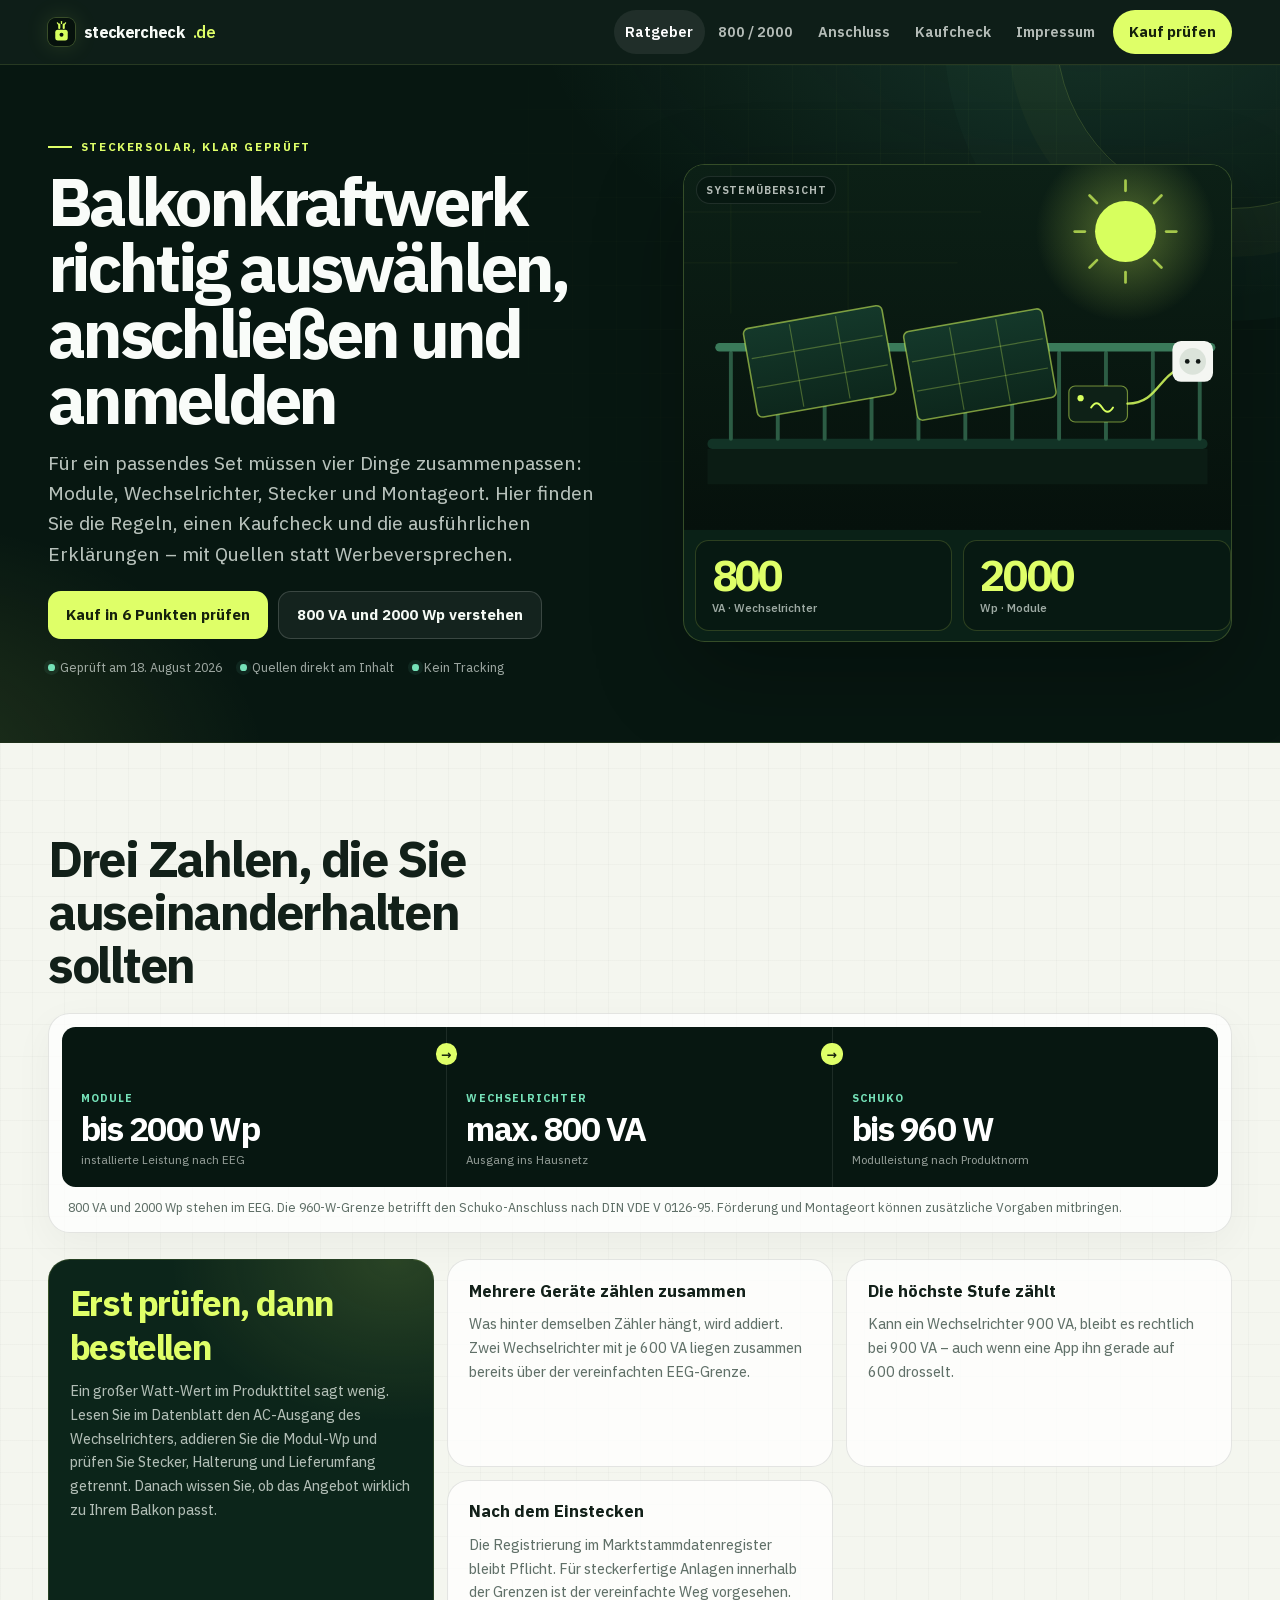
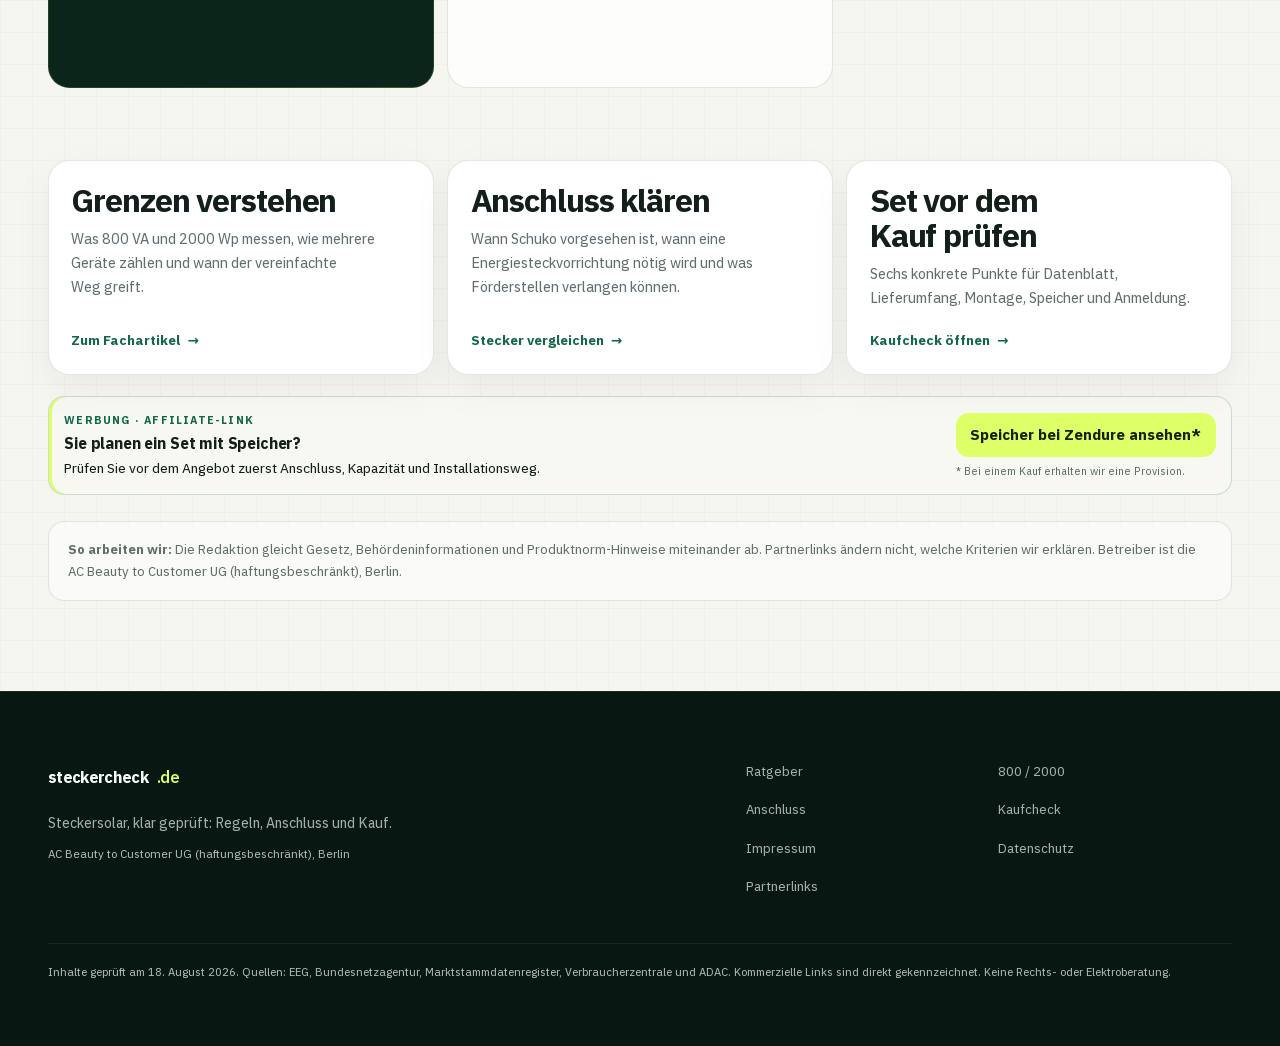
==== index.html @ 8e128b76 "Sync the live footer contrast fix into the repo sources Co-authored-by: Alex <sucruf111@users.norepl" ====
<!DOCTYPE html>
<html lang="de">
<head>
  <meta charset="utf-8">
  <meta name="viewport" content="width=device-width, initial-scale=1">
  <title>Balkonkraftwerk 2026: Regeln, Anschluss &amp; Kaufcheck — steckercheck.de</title>
  <meta name="description" content="Balkonkraftwerk auswählen, anschließen und anmelden: verständliche Regeln zu 800 VA, 2000 Wp, Schuko, Wieland und MaStR plus Kaufcheck.">
  <link rel="canonical" href="https://steckercheck.de/">
  <link rel="icon" href="favicon.svg" type="image/svg+xml">
  <link rel="apple-touch-icon" href="apple-touch-icon.png">
  <meta name="theme-color" content="#071711">
  <meta name="robots" content="index,follow,max-image-preview:large">
  <meta name="author" content="AC Beauty to Customer UG (haftungsbeschränkt)">
  <meta name="geo.region" content="DE">
  <meta name="geo.placename" content="Berlin">
  <link rel="alternate" hreflang="de" href="https://steckercheck.de/">
  <link rel="alternate" hreflang="de-DE" href="https://steckercheck.de/">
  <link rel="alternate" hreflang="x-default" href="https://steckercheck.de/">
  <meta property="og:title" content="Balkonkraftwerk richtig auswählen, anschließen und anmelden">
  <meta property="og:description" content="Regeln, Anschluss und Kaufcheck für Steckersolargeräte in Deutschland — klar erklärt und mit Quellen geprüft.">
  <meta property="og:url" content="https://steckercheck.de/">
  <meta property="og:locale" content="de_DE">
  <meta property="og:type" content="website">
  <meta property="og:site_name" content="steckercheck.de">
  <meta property="og:image" content="https://steckercheck.de/og.jpg">
  <meta property="og:image:width" content="1200">
  <meta property="og:image:height" content="630">
  <meta property="og:image:alt" content="Balkonkraftwerk-Ratgeber von steckercheck.de">
  <meta name="twitter:card" content="summary_large_image">
  <meta name="twitter:title" content="Balkonkraftwerk richtig auswählen, anschließen und anmelden">
  <meta name="twitter:description" content="Regeln, Anschluss und Kaufcheck für Steckersolargeräte in Deutschland.">
  <meta name="twitter:image" content="https://steckercheck.de/og.jpg">
  <link rel="preload" href="fonts/ibm-plex-sans.woff2" as="font" type="font/woff2" crossorigin>
  <link rel="preload" href="img/hero-balkon.svg" as="image">
  <style>
/* steckercheck.de — editorial solar workbench */
@font-face {
  font-family: "IBM Plex Sans";
  src: url("fonts/ibm-plex-sans.woff2") format("woff2");
  font-weight: 100 900;
  font-style: normal;
  font-display: swap;
}

:root {
  --void: #071711;
  --void-2: #0c251a;
  --paper: #f4f6ef;
  --paper-2: #e9eee5;
  --card: #fff;
  --ink: #122019;
  --mist: #607068;
  --line: rgba(18, 32, 25, .11);
  --line-strong: rgba(18, 32, 25, .2);
  --lime: #dfff68;
  --lime-ink: #15210c;
  --mint: #75e1b8;
  --forest: #126847;
  --forest-dark: #0b4b34;
  --radius: 1.35rem;
  --radius-sm: .85rem;
  --max: 74rem;
  --read: 46rem;
  --gutter: clamp(1rem, 4.6vw, 1.75rem);
  --sans: "IBM Plex Sans", ui-sans-serif, system-ui, -apple-system, BlinkMacSystemFont, "Segoe UI", sans-serif;
  --display: "IBM Plex Sans", ui-sans-serif, system-ui, sans-serif;
  --header-h: 4rem;
  --touch: 44px;
  --shadow: 0 20px 60px rgba(7, 23, 17, .09);
}

*, *::before, *::after { box-sizing: border-box; }
html {
  font-size: 100%;
  scroll-behavior: smooth;
  scroll-padding-top: calc(var(--header-h) + 1rem);
  -webkit-text-size-adjust: 100%;
  overflow-x: clip;
}
body {
  margin: 0;
  min-height: 100vh;
  display: flex;
  flex-direction: column;
  color: var(--ink);
  background:
    linear-gradient(rgba(18, 32, 25, .024) 1px, transparent 1px),
    linear-gradient(90deg, rgba(18, 32, 25, .024) 1px, transparent 1px),
    var(--paper);
  background-size: 32px 32px;
  font-family: var(--sans);
  font-weight: 430;
  line-height: 1.65;
  overflow-x: clip;
}
main { flex: 1; }
img, svg { max-width: 100%; height: auto; }
h1, h2, h3, p { text-wrap: pretty; }
h1, h2, h3 { overflow-wrap: break-word; }
::selection { color: var(--lime-ink); background: var(--lime); }
a { color: var(--forest); text-decoration-thickness: .08em; text-underline-offset: .18em; }
a:hover { color: var(--forest-dark); }
:focus-visible { outline: 3px solid #bde93e; outline-offset: 3px; }

.skip {
  position: fixed;
  top: .65rem;
  left: var(--gutter);
  z-index: 100;
  min-height: var(--touch);
  display: inline-flex;
  align-items: center;
  padding: .55rem .9rem;
  color: var(--lime-ink);
  background: var(--lime);
  border-radius: 999px;
  font-weight: 750;
  text-decoration: none;
  transform: translateY(-160%);
  transition: transform 160ms ease;
}
.skip:focus { transform: translateY(0); }
.wrap { width: min(var(--max), calc(100% - 2 * var(--gutter))); margin-inline: auto; }
.wrap.narrow { width: min(var(--read), calc(100% - 2 * var(--gutter))); }

/* Header */
.site-header {
  position: sticky;
  top: 0;
  z-index: 50;
  min-height: var(--header-h);
  padding-top: env(safe-area-inset-top, 0);
  color: #f5faf5;
  background: rgba(7, 23, 17, .97);
  border-bottom: 1px solid rgba(223, 255, 104, .12);
}
.site-header-inner {
  width: min(var(--max), calc(100% - 2 * var(--gutter)));
  min-height: var(--header-h);
  margin-inline: auto;
  display: flex;
  align-items: center;
  justify-content: space-between;
  gap: 1rem;
}
.wordmark {
  min-height: var(--touch);
  min-width: 0;
  display: inline-flex;
  align-items: center;
  gap: .55rem;
  color: #f7fbf7;
  font-size: 1.02rem;
  font-weight: 760;
  letter-spacing: -.04em;
  text-decoration: none;
  white-space: nowrap;
}
.wordmark:hover { color: #fff; }
.wordmark span { color: var(--lime); font-weight: 560; }
.brand-mark {
  width: 1.7rem;
  height: 1.7rem;
  flex: 0 0 auto;
  border-radius: .5rem;
  box-shadow: 0 0 0 1px rgba(223, 255, 104, .18), 0 0 24px rgba(223, 255, 104, .13);
}
.nav { display: flex; align-items: center; gap: .12rem; }
.nav a {
  min-height: var(--touch);
  display: inline-flex;
  align-items: center;
  padding: .5rem .72rem;
  color: rgba(245, 250, 245, .72);
  border-radius: 999px;
  font-size: .9rem;
  font-weight: 610;
  text-decoration: none;
  transition: color 150ms ease, background 150ms ease;
}
.nav a:hover, .nav a[aria-current="page"] { color: #fff; background: rgba(255, 255, 255, .075); }
.nav .nav-cta {
  margin-left: .3rem;
  padding-inline: 1rem;
  color: var(--lime-ink);
  background: var(--lime);
  font-weight: 760;
}
.nav .nav-cta:hover { color: var(--lime-ink); background: #e7ff8b; }
.menu { position: static; display: none; flex: 0 0 auto; }
.menu summary {
  min-width: var(--touch);
  min-height: var(--touch);
  display: inline-flex;
  align-items: center;
  justify-content: center;
  padding: 0 .9rem;
  color: #f6faf6;
  border: 1px solid rgba(255, 255, 255, .15);
  border-radius: 999px;
  cursor: pointer;
  font-size: .9rem;
  font-weight: 700;
  list-style: none;
}
.menu summary::-webkit-details-marker { display: none; }

/* Controls */
.actions, .cta-row { display: flex; flex-wrap: wrap; align-items: center; gap: .65rem; }
.actions { margin-top: 1.35rem; }
.btn, .btn-primary, .btn-ghost, .partner-link, button {
  min-height: 48px;
  display: inline-flex;
  align-items: center;
  justify-content: center;
  gap: .45rem;
  padding: .72rem 1.12rem;
  border: 0;
  border-radius: .8rem;
  font: inherit;
  font-size: .93rem;
  font-weight: 750;
  line-height: 1.2;
  text-decoration: none;
  cursor: pointer;
  transition: transform 150ms ease, background 150ms ease;
}
.btn, .btn-primary, button { color: var(--lime-ink); background: var(--lime); }
.btn:hover, .btn-primary:hover, button:hover { color: var(--lime-ink); background: #e8ff91; transform: translateY(-1px); }
.btn-ghost { color: #f5faf5; background: rgba(255, 255, 255, .055); border: 1px solid rgba(255, 255, 255, .16); }
.btn-ghost:hover { color: #fff; background: rgba(255, 255, 255, .1); }

/* Hero */
.stage, .page-hero {
  position: relative;
  isolation: isolate;
  overflow: hidden;
  color: #f5faf5;
  background:
    radial-gradient(60rem 34rem at 85% -10%, rgba(117, 225, 184, .14), transparent 58%),
    radial-gradient(46rem 30rem at -10% 105%, rgba(223, 255, 104, .13), transparent 54%),
    var(--void);
  border-bottom: 1px solid rgba(223, 255, 104, .1);
}
.stage { padding: clamp(2.1rem, 5vw, 4.8rem) 0 clamp(2.2rem, 5vw, 4.4rem); }
.page-hero { padding: clamp(2rem, 4vw, 3.6rem) 0 clamp(2rem, 4vw, 3.2rem); }
.page-hero.compact { padding-block: clamp(2rem, 4vw, 3rem); }
.stage::before, .page-hero::before {
  content: "";
  position: absolute;
  z-index: -1;
  inset: 0;
  opacity: .72;
  background-image:
    linear-gradient(rgba(223, 255, 104, .045) 1px, transparent 1px),
    linear-gradient(90deg, rgba(223, 255, 104, .045) 1px, transparent 1px);
  background-size: 44px 44px;
  -webkit-mask-image: radial-gradient(48rem 34rem at 76% 24%, #000, transparent 74%);
  mask-image: radial-gradient(48rem 34rem at 76% 24%, #000, transparent 74%);
}
.stage::after, .page-hero::after {
  content: "";
  position: absolute;
  z-index: -1;
  width: 22rem;
  aspect-ratio: 1;
  top: -13rem;
  right: -8rem;
  border: 1px solid rgba(223, 255, 104, .16);
  border-radius: 50%;
  box-shadow: 0 0 0 3rem rgba(223, 255, 104, .025), 0 0 0 7rem rgba(117, 225, 184, .018);
}
.stage-inner, .page-hero-inner {
  position: relative;
  width: min(var(--max), calc(100% - 2 * var(--gutter)));
  margin-inline: auto;
}
.stage-inner {
  display: grid;
  grid-template-columns: minmax(0, 1.02fr) minmax(19rem, .98fr);
  align-items: center;
  gap: clamp(2rem, 5vw, 4.5rem);
}
.stage-copy { max-width: 41rem; }
.eyebrow {
  margin: 0 0 .85rem;
  display: inline-flex;
  align-items: center;
  gap: .55rem;
  color: var(--lime);
  font-size: .72rem;
  font-weight: 780;
  letter-spacing: .14em;
  line-height: 1.35;
  text-transform: uppercase;
}
.eyebrow::before { content: ""; width: 1.5rem; height: 2px; background: currentColor; }
.stage h1, .page-hero h1 {
  margin: 0 0 1rem;
  max-width: 18ch;
  color: #f9fcf9;
  font-family: var(--display);
  font-size: clamp(2.25rem, 6vw, 5.15rem);
  font-weight: 720;
  letter-spacing: -.055em;
  line-height: .98;
  hyphens: manual;
}
.page-hero h1 { max-width: 21ch; font-size: clamp(2.2rem, 5vw, 4.3rem); }
.stage h1 { overflow-wrap: normal; word-break: normal; hyphens: none; }
@media (min-width: 901px) {
  .stage h1 { font-size: clamp(3.5rem, 5.25vw, 4.35rem); }
}
.stage .lede, .page-hero .lede {
  max-width: 46rem;
  margin: 0;
  color: rgba(239, 247, 241, .76);
  font-size: clamp(1.04rem, 2.1vw, 1.2rem);
  line-height: 1.58;
}
.page-hero .lede { margin-bottom: 1rem; }
.chips { margin: 1.15rem 0 0; display: flex; flex-wrap: wrap; gap: .45rem; }
.chip {
  padding: .38rem .68rem;
  color: rgba(244, 250, 245, .76);
  background: rgba(255, 255, 255, .045);
  border: 1px solid rgba(255, 255, 255, .11);
  border-radius: 999px;
  font-size: .73rem;
  font-weight: 590;
  line-height: 1.3;
}
.breadcrumbs {
  margin: 0 0 1.2rem;
  display: flex;
  flex-wrap: wrap;
  align-items: center;
  gap: .42rem;
  color: rgba(244, 250, 245, .48);
  font-size: .78rem;
}
.breadcrumbs a { color: rgba(244, 250, 245, .72); }
.article-meta, .proof-row {
  margin-top: 1.15rem;
  display: flex;
  flex-wrap: wrap;
  gap: .5rem 1.1rem;
  color: rgba(244, 250, 245, .62);
  font-size: .78rem;
}
.article-meta a, .proof-row a { color: inherit; }
.article-meta span, .proof-row span { display: inline-flex; align-items: center; gap: .35rem; }
.article-meta span::before, .proof-row span::before {
  content: "";
  width: .42rem;
  height: .42rem;
  flex: 0 0 auto;
  border-radius: 50%;
  background: var(--mint);
  box-shadow: 0 0 0 4px rgba(117, 225, 184, .08);
}
.hero-fig {
  position: relative;
  margin: 0;
  display: grid;
  grid-template-columns: 1fr 1fr;
  gap: .65rem;
  overflow: hidden;
  background: rgba(12, 37, 26, .78);
  border: 1px solid rgba(223, 255, 104, .2);
  border-radius: 1.35rem;
  box-shadow: 0 32px 90px rgba(0, 0, 0, .28);
}
.hero-fig::before {
  content: "Systemübersicht";
  position: absolute;
  z-index: 2;
  top: .7rem;
  left: .75rem;
  padding: .28rem .55rem;
  color: rgba(245, 250, 245, .72);
  background: rgba(7, 23, 17, .8);
  border: 1px solid rgba(255, 255, 255, .1);
  border-radius: 999px;
  font-size: .65rem;
  font-weight: 680;
  letter-spacing: .08em;
  text-transform: uppercase;
}
.hero-fig img {
  width: 100%;
  display: block;
  grid-column: 1 / -1;
  aspect-ratio: 1400 / 933;
  object-fit: cover;
  object-position: center 62%;
  background: #0b2017;
}
.num-card {
  margin: 0 0 .65rem .65rem;
  padding: .9rem 1rem;
  background: rgba(7, 23, 17, .74);
  border: 1px solid rgba(223, 255, 104, .17);
  border-radius: .85rem;
}
.num-card.two { margin-left: 0; }
.num-card strong {
  display: block;
  color: var(--lime);
  font-size: clamp(1.75rem, 4.2vw, 2.7rem);
  font-weight: 720;
  letter-spacing: -.06em;
  line-height: .95;
}
.num-card span {
  display: block;
  margin-top: .3rem;
  color: rgba(239, 247, 241, .66);
  font-size: .7rem;
  font-weight: 560;
  line-height: 1.3;
}

/* Partner modules */
.ad-banner {
  margin: 1.35rem 0 0;
  padding: .95rem;
  display: grid;
  grid-template-columns: minmax(0, 1fr) auto;
  align-items: center;
  gap: 1rem;
  color: var(--ink);
  background: #f7f8f2;
  border: 1px solid rgba(18, 104, 71, .2);
  border-radius: 1rem;
  box-shadow: inset 3px 0 0 var(--lime);
  font-size: .86rem;
  line-height: 1.45;
}
.stage .ad-banner, .page-hero .ad-banner {
  color: #f4faf5;
  background: rgba(255, 255, 255, .055);
  border-color: rgba(223, 255, 104, .22);
}
.ad-banner p { margin: 0; max-width: none; }
.ad-banner p + p { margin-top: .24rem; }
.ad-label, .disclosure-kicker {
  color: var(--forest);
  font-size: .68rem;
  font-weight: 800;
  letter-spacing: .11em;
  text-transform: uppercase;
}
.ad-banner strong { color: inherit; font-size: .98rem; letter-spacing: -.01em; text-transform: none; }
.stage .ad-label, .page-hero .ad-label { color: var(--lime); }
.affiliate-note { margin-top: .4rem !important; color: var(--mist); font-size: .67rem; line-height: 1.35; }
.stage .affiliate-note, .page-hero .affiliate-note { color: rgba(244, 250, 245, .56); }
.partner-link {
  min-height: 44px;
  padding-inline: .9rem;
  color: var(--lime-ink) !important;
  background: var(--lime);
  white-space: nowrap;
}
.partner-link:hover { background: #eaff99; transform: translateY(-1px); }

/* Homepage */
.band { padding: clamp(3rem, 7vw, 6.5rem) 0; }
.band-inner { width: min(var(--max), calc(100% - 2 * var(--gutter))); margin-inline: auto; }
.band-inner > h2, .section-heading {
  margin: 0 0 1.35rem;
  max-width: 18ch;
  font-size: clamp(1.75rem, 4vw, 3.15rem);
  font-weight: 690;
  letter-spacing: -.045em;
  line-height: 1.05;
}
.frame {
  margin: 1.4rem 0;
  padding: .8rem;
  overflow: hidden;
  background: rgba(255, 255, 255, .72);
  border: 1px solid var(--line);
  border-radius: var(--radius);
  box-shadow: 0 12px 40px rgba(7, 23, 17, .045);
}
.frame > img { width: 100%; display: block; border-radius: calc(var(--radius) - .5rem); }
.frame figcaption { padding: .7rem .4rem .15rem; color: var(--mist); font-size: .78rem; line-height: 1.5; }
.flow {
  margin: 0;
  padding: 0;
  display: grid;
  grid-template-columns: repeat(3, 1fr);
  overflow: hidden;
  color: #f4faf5;
  background: var(--void);
  border-radius: calc(var(--radius) - .5rem);
  list-style: none;
}
.flow li {
  position: relative;
  min-height: 10rem;
  padding: 1.2rem;
  display: flex;
  flex-direction: column;
  justify-content: flex-end;
  border-right: 1px solid rgba(255, 255, 255, .09);
}
.flow li:last-child { border-right: 0; }
.flow li:not(:last-child)::after {
  content: "→";
  position: absolute;
  z-index: 2;
  top: 1rem;
  right: -.68rem;
  width: 1.35rem;
  height: 1.35rem;
  display: grid;
  place-items: center;
  color: var(--lime-ink);
  background: var(--lime);
  border-radius: 50%;
  font-size: .78rem;
  font-weight: 800;
}
.flow-label { color: var(--mint); font-size: .68rem; font-weight: 780; letter-spacing: .1em; text-transform: uppercase; }
.flow strong { margin-top: .25rem; color: #fff; font-size: clamp(1.4rem, 3vw, 2.1rem); font-weight: 690; letter-spacing: -.045em; line-height: 1; }
.flow-meta { margin-top: .45rem; color: rgba(244, 250, 245, .58); font-size: .72rem; line-height: 1.35; }
.bento { margin-top: 1.6rem; display: grid; grid-template-columns: repeat(3, 1fr); gap: .8rem; }
.tile {
  min-height: 13rem;
  padding: 1.3rem;
  background: rgba(255, 255, 255, .76);
  border: 1px solid var(--line);
  border-radius: var(--radius);
}
.tile.wide {
  grid-row: span 2;
  color: #f3f9f4;
  background: radial-gradient(25rem 18rem at 90% 0, rgba(223, 255, 104, .14), transparent 56%), var(--void-2);
  border-color: rgba(223, 255, 104, .13);
}
.tile h3 { margin: 0 0 .65rem; font-size: 1.05rem; line-height: 1.25; }
.tile.wide h3 { color: var(--lime); font-size: clamp(1.45rem, 3vw, 2.2rem); letter-spacing: -.04em; }
.tile p { margin: 0; color: var(--mist); font-size: .9rem; }
.tile.wide p { color: rgba(242, 249, 243, .72); }
.paths { margin-top: clamp(2.3rem, 6vw, 4.5rem); display: grid; grid-template-columns: repeat(3, 1fr); gap: .85rem; }
.path-card {
  min-height: 13rem;
  padding: 1.4rem;
  display: flex;
  flex-direction: column;
  justify-content: space-between;
  color: var(--ink);
  background: var(--card);
  border: 1px solid var(--line);
  border-radius: var(--radius);
  text-decoration: none;
  box-shadow: 0 14px 40px rgba(7, 23, 17, .05);
  transition: transform 180ms ease, border-color 180ms ease, box-shadow 180ms ease;
}
.path-card:hover { color: var(--ink); border-color: rgba(18, 104, 71, .3); box-shadow: var(--shadow); transform: translateY(-3px); }
.path-card h2 { margin: 0 0 .55rem; max-width: 15ch; font-size: clamp(1.35rem, 3vw, 2rem); letter-spacing: -.035em; line-height: 1.1; }
.path-card p { margin: 0; max-width: 31rem; color: var(--mist); font-size: .9rem; }
.path-go { margin-top: 1.2rem; display: inline-flex; align-items: center; gap: .45rem; color: var(--forest); font-size: .85rem; font-weight: 740; }
.path-go::after { content: "→"; }
.statline {
  margin: 1.6rem 0 0;
  padding: 1.1rem 1.2rem;
  color: var(--mist);
  background: rgba(255, 255, 255, .56);
  border: 1px solid var(--line);
  border-radius: 1rem;
  font-size: .82rem;
}

/* Editorial body */
.page, .prose, .dossier { margin-block: clamp(2.4rem, 6vw, 5.2rem); }
.prose, .dossier { color: #26342d; font-size: clamp(1rem, 1.2vw, 1.06rem); }
.prose > *, .dossier > * { max-width: var(--read); margin-inline: auto; }
.prose > .frame, .prose > .table-wrap, .prose > .split-limits, .prose > .split-plug,
.prose > .limit-check, .prose > .faq, .prose > .cta-row,
.dossier > .frame, .dossier > .table-wrap, .dossier > .split-limits, .dossier > .split-plug,
.dossier > .anatomy, .dossier > .protocol, .dossier > .price-note, .dossier > .shop-types,
.dossier > .faq, .dossier > .cta-row, .dossier > nav, .dossier > .ad-banner { max-width: 60rem; }
.prose > h2, .dossier > h2, .page h2 {
  margin-top: clamp(2.7rem, 7vw, 4.8rem);
  margin-bottom: .75rem;
  color: var(--ink);
  font-size: clamp(1.65rem, 4vw, 2.55rem);
  font-weight: 690;
  letter-spacing: -.045em;
  line-height: 1.08;
}
.prose > h3, .dossier > h3 { margin-top: 2.2rem; margin-bottom: .5rem; color: var(--ink); font-size: 1.18rem; line-height: 1.3; }
.prose p, .dossier p, .page p { margin-top: .8rem; margin-bottom: .8rem; }
.prose li + li, .dossier li + li { margin-top: .6rem; }
.pull {
  margin-block: 2rem;
  padding: 1.35rem 1.5rem;
  color: #eef8f0;
  background: var(--void-2);
  border: 0;
  border-left: 4px solid var(--lime);
  border-radius: 0 var(--radius-sm) var(--radius-sm) 0;
}
.pull p { margin: 0; color: inherit; font-size: clamp(1.15rem, 2.6vw, 1.5rem); font-weight: 620; letter-spacing: -.025em; line-height: 1.38; }
.toc {
  margin: 0 0 2.4rem;
  padding: .85rem;
  display: grid;
  grid-template-columns: repeat(4, 1fr);
  gap: .45rem;
  counter-reset: toc;
  background: rgba(255, 255, 255, .72);
  border: 1px solid var(--line);
  border-radius: var(--radius);
  list-style: none;
}
.toc li { margin: 0; counter-increment: toc; }
.toc a {
  min-height: 100%;
  display: flex;
  flex-direction: column;
  padding: .75rem;
  color: var(--ink);
  background: rgba(244, 246, 239, .75);
  border-radius: .8rem;
  font-size: .79rem;
  font-weight: 650;
  line-height: 1.35;
  text-decoration: none;
}
.toc a::before { content: "0" counter(toc); margin-bottom: .25rem; color: var(--forest); font-size: .65rem; font-weight: 800; letter-spacing: .08em; }
.toc a:hover { color: var(--forest-dark); background: #fff; }
.table-wrap {
  margin-block: 1.6rem;
  overflow-x: auto;
  background: var(--card);
  border: 1px solid var(--line);
  border-radius: var(--radius);
  box-shadow: 0 10px 35px rgba(7, 23, 17, .04);
}
table { width: 100%; border-collapse: collapse; font-size: .86rem; line-height: 1.45; }
th, td { padding: .9rem 1rem; text-align: left; vertical-align: top; border-bottom: 1px solid var(--line); }
th { color: var(--ink); background: var(--paper-2); font-size: .71rem; font-weight: 780; letter-spacing: .055em; text-transform: uppercase; }
tr:last-child td { border-bottom: 0; }
.split-limits, .split-plug, .anatomy, .shop-types {
  margin-block: 1.5rem;
  display: grid;
  grid-template-columns: repeat(2, minmax(0, 1fr));
  gap: .85rem;
}
.limit-card, .plug-card, .anatomy-card, .shop-card {
  padding: 1.25rem;
  background: rgba(255, 255, 255, .78);
  border: 1px solid var(--line);
  border-radius: var(--radius);
}
.limit-card:first-child { color: #f1f8f2; background: var(--void-2); border-color: rgba(223, 255, 104, .16); }
.limit-card p, .plug-card p, .anatomy-card p, .shop-card p { margin: .45rem 0 0; color: var(--mist); font-size: .88rem; }
.limit-card:first-child p { color: rgba(241, 248, 242, .68); }
.limit-card .num { margin: 0; color: var(--forest); font-size: clamp(2rem, 5vw, 3.2rem); font-weight: 720; letter-spacing: -.06em; line-height: 1; }
.limit-card:first-child .num { color: var(--lime); }
.limit-card .sub { margin-top: .35rem; font-size: .72rem; font-weight: 720; letter-spacing: .06em; text-transform: uppercase; }
.plug-card h3, .anatomy-card h3, .shop-card h3 { margin: .4rem 0 0; color: var(--ink); font-size: 1.08rem; line-height: 1.28; }
.stamp {
  width: fit-content;
  margin: 0 !important;
  padding: .3rem .55rem;
  color: var(--forest) !important;
  background: rgba(18, 104, 71, .08);
  border-radius: 999px;
  font-size: .65rem !important;
  font-weight: 800;
  letter-spacing: .08em;
  text-transform: uppercase;
}
.protocol {
  margin-block: 1.6rem;
  padding: 0;
  display: grid;
  grid-template-columns: repeat(2, minmax(0, 1fr));
  gap: .85rem;
  counter-reset: protocol;
  list-style: none;
}
.protocol > li {
  position: relative;
  margin: 0;
  padding: 1.35rem;
  overflow: hidden;
  background: rgba(255, 255, 255, .8);
  border: 1px solid var(--line);
  border-radius: var(--radius);
  counter-increment: protocol;
}
.protocol > li::before { content: counter(protocol, decimal-leading-zero); display: block; margin-bottom: 1.1rem; color: var(--forest); font-size: .72rem; font-weight: 800; letter-spacing: .1em; }
.protocol h3 { margin: 0; color: var(--ink); font-size: 1.08rem; line-height: 1.28; }
.protocol p { margin: .55rem 0 0; color: var(--mist); font-size: .88rem; }
.price-note {
  margin-block: 1.5rem;
  padding: 1.35rem;
  color: #edf8f0;
  background: linear-gradient(135deg, rgba(223, 255, 104, .08), transparent 50%), var(--void-2);
  border: 1px solid rgba(223, 255, 104, .15);
  border-radius: var(--radius);
}
.price-note p { color: rgba(237, 248, 240, .74); }
.price-note p:first-child { color: var(--lime); font-weight: 700; }
.limit-check {
  margin-block: 2.3rem;
  padding: clamp(1.2rem, 4vw, 2rem);
  background: rgba(255, 255, 255, .84);
  border: 1px solid var(--line);
  border-radius: var(--radius);
  box-shadow: var(--shadow);
}
.limit-check h2 { margin: 0 0 .6rem; max-width: 22ch; color: var(--ink); font-size: clamp(1.5rem, 3.5vw, 2.3rem); letter-spacing: -.04em; line-height: 1.08; }
.limit-check .lede { color: var(--mist); font-size: .94rem; }
.limit-check form { margin-top: 1.4rem; display: grid; grid-template-columns: repeat(2, minmax(0, 1fr)); gap: .35rem .85rem; }
.limit-check .field { display: flex; flex-direction: column; }
.limit-check label { margin-top: .65rem; color: var(--ink); font-size: .82rem; font-weight: 700; }
.limit-check .hint { margin: 0; color: var(--mist); font-size: .72rem; line-height: 1.4; }
.limit-check input {
  width: 100%;
  min-height: 48px;
  margin-top: .3rem;
  padding: .7rem .8rem;
  color: var(--ink);
  background: #fff;
  border: 1px solid var(--line-strong);
  border-radius: .7rem;
  font: inherit;
}
.limit-check button { width: fit-content; margin-top: 1rem; grid-column: 1 / -1; }
.result { margin-top: 1rem; padding: 1rem; background: var(--paper-2); border-left: 4px solid var(--mist); border-radius: .7rem; }
.result[data-state="ok"] { background: rgba(23, 112, 77, .08); border-color: #17704d; }
.result[data-state="over"] { background: rgba(169, 67, 34, .08); border-color: #a94322; }
.result p { margin: 0; }
.result p + p { margin-top: .5rem; }
.sources { color: var(--mist); font-size: .78rem; line-height: 1.55; }
ol.sources { padding-left: 1.25rem; }
.sources a { overflow-wrap: anywhere; }
.faq { margin-block: clamp(2.6rem, 7vw, 5rem); }
.faq > h2, section.faq > h2 { margin: 0 0 1rem; color: var(--ink); font-size: clamp(1.65rem, 4vw, 2.55rem); letter-spacing: -.045em; line-height: 1.08; }
.faq-item { background: rgba(255, 255, 255, .72); border-top: 1px solid var(--line); }
.faq-item:last-child { border-bottom: 1px solid var(--line); }
.faq-item summary { min-height: 58px; padding: .95rem 2.5rem .95rem .2rem; display: flex; align-items: center; position: relative; cursor: pointer; list-style: none; }
.faq-item summary::-webkit-details-marker { display: none; }
.faq-item summary::after { content: "+"; position: absolute; right: .4rem; color: var(--forest); font-size: 1.4rem; font-weight: 450; }
.faq-item[open] summary::after { content: "−"; }
.faq-item h3 { margin: 0; color: var(--ink); font-size: 1rem; line-height: 1.4; }
.faq-item > p { margin: 0; padding: 0 2.5rem 1.1rem .2rem; color: var(--mist); font-size: .9rem; }
.cta-row { margin-top: 2.4rem; }
.prose .cta-row .btn-ghost, .dossier .cta-row .btn-ghost { color: var(--forest); background: transparent; border-color: var(--line-strong); }

/* Legal */
.page { padding-bottom: 1rem; }
.legal-block { margin-block: 1.5rem; display: grid; gap: .7rem; }
.legal-item {
  padding: 1.1rem;
  display: grid;
  grid-template-columns: 8rem 1fr;
  gap: 1rem;
  background: rgba(255, 255, 255, .72);
  border: 1px solid var(--line);
  border-radius: 1rem;
}
.legal-item dt { color: var(--forest); font-size: .72rem; font-weight: 800; letter-spacing: .08em; text-transform: uppercase; }
.legal-item dd { margin: 0; }
address { font-style: normal; }
.disclosure { margin-top: 1.5rem; padding: 1.1rem; background: rgba(223, 255, 104, .12); border: 1px solid rgba(18, 104, 71, .15); border-radius: 1rem; }
.disclosure p { margin: 0; }
.meta { color: var(--mist); font-size: .8rem; }
body.error { background: var(--void); }
body.error .page-hero { min-height: calc(100vh - var(--header-h)); display: flex; align-items: center; }

/* Footer */
.site-footer { padding: clamp(2.3rem, 5vw, 4rem) 0; color: rgba(240, 247, 241, .68); background: var(--void); border-top: 1px solid rgba(223, 255, 104, .1); }
.site-footer-inner { width: min(var(--max), calc(100% - 2 * var(--gutter))); margin-inline: auto; display: grid; grid-template-columns: 1.15fr .85fr; gap: 2.5rem; }
.footer-brand p { margin: .75rem 0 .25rem; max-width: 30rem; font-size: .88rem; }
.publisher { color: rgba(240, 247, 241, .72); font-size: .72rem; }
.footer-nav { display: grid; grid-template-columns: repeat(2, minmax(0, 1fr)); align-content: start; gap: .4rem 1.2rem; }
.footer-nav a { min-height: 32px; display: inline-flex; align-items: center; color: rgba(240, 247, 241, .68); font-size: .82rem; text-decoration: none; }
.footer-nav a:hover { color: var(--lime); }
.footer-meta { margin: 0; padding-top: 1.2rem; grid-column: 1 / -1; color: rgba(240, 247, 241, .72); border-top: 1px solid rgba(255, 255, 255, .07); font-size: .7rem; }

@media (max-width: 1000px) {
  .nav-legal { display: none !important; }
  .toc { grid-template-columns: repeat(3, 1fr); }
}
@media (max-width: 900px) {
  .site-header-inner > .nav { display: none; }
  .menu { display: block; }
  .menu .nav {
    position: absolute;
    z-index: 55;
    top: calc(var(--header-h) + env(safe-area-inset-top, 0px) + .4rem);
    right: var(--gutter);
    left: var(--gutter);
    padding: .5rem;
    display: none;
    flex-direction: column;
    align-items: stretch;
    background: rgba(7, 23, 17, .99);
    border: 1px solid rgba(255, 255, 255, .12);
    border-radius: 1rem;
    box-shadow: 0 24px 60px rgba(0, 0, 0, .32);
  }
  .menu[open] .nav { display: flex; }
  .menu .nav a { width: 100%; padding-inline: .85rem; }
  .stage-inner { grid-template-columns: 1fr; }
  .stage-copy { max-width: 44rem; }
  .hero-fig { width: min(38rem, 100%); }
  .bento { grid-template-columns: repeat(2, 1fr); }
  .paths { grid-template-columns: repeat(2, 1fr); }
  .tile.wide { grid-row: auto; grid-column: 1 / -1; min-height: auto; }
  .toc { grid-template-columns: repeat(2, 1fr); }
}
@media (max-width: 700px) {
  :root { --header-h: 3.75rem; }
  body { background-size: 24px 24px; }
  .stage { padding-top: 1.9rem; }
  .stage h1, .page-hero h1 { line-height: 1.02; }
  .actions > *, .cta-row > * { flex: 1 1 100%; }
  .ad-banner { grid-template-columns: 1fr; }
  .partner-link { width: 100%; white-space: normal; }
  .flow { grid-template-columns: 1fr; }
  .flow li { min-height: 7.8rem; border-right: 0; border-bottom: 1px solid rgba(255, 255, 255, .09); }
  .flow li:last-child { border-bottom: 0; }
  .flow li:not(:last-child)::after { content: "↓"; top: auto; right: 1rem; bottom: -.68rem; }
  .bento, .paths, .split-limits, .split-plug, .anatomy, .shop-types, .protocol, .limit-check form, .site-footer-inner { grid-template-columns: 1fr; }
  .tile.wide { grid-column: auto; }
  .toc { display: flex; gap: .45rem; overflow-x: auto; scroll-snap-type: x proximity; scrollbar-width: thin; }
  .toc li { min-width: 10rem; flex: 0 0 10rem; scroll-snap-align: start; }
  .table-wrap { overflow: visible; background: transparent; border: 0; box-shadow: none; }
  .table-wrap table, .table-wrap thead, .table-wrap tbody, .table-wrap tr, .table-wrap th, .table-wrap td { width: 100%; display: block; }
  .table-wrap thead { position: absolute; width: 1px; height: 1px; padding: 0; margin: -1px; overflow: hidden; clip: rect(0, 0, 0, 0); white-space: nowrap; border: 0; }
  .table-wrap tbody { display: grid; gap: .75rem; }
  .table-wrap tr { overflow: hidden; background: #fff; border: 1px solid var(--line); border-radius: 1rem; }
  .table-wrap td { position: relative; padding: .68rem .85rem .68rem 42%; min-height: 2.8rem; border-bottom: 1px solid var(--line); }
  .table-wrap td:last-child { border-bottom: 0; }
  .table-wrap td::before {
    content: attr(data-label);
    position: absolute;
    top: .72rem;
    left: .85rem;
    width: 36%;
    color: var(--forest);
    font-size: .64rem;
    font-weight: 790;
    letter-spacing: .04em;
    line-height: 1.3;
    text-transform: uppercase;
  }
  .limit-check label, .limit-check .hint, .limit-check input { grid-column: 1; }
  .legal-item { grid-template-columns: 1fr; gap: .35rem; }
  .footer-nav { grid-template-columns: repeat(2, 1fr); }
}
@media (max-width: 440px) {
  .stage-inner { width: 100%; }
  .stage-copy { width: calc(100% - 2 * var(--gutter)); margin-inline: auto; }
  .hero-fig { border-right: 0; border-left: 0; border-radius: 0; }
  .num-card { margin: 0 .45rem .45rem; }
  .num-card.two { margin-left: 0; }
  .frame { padding: .55rem; border-radius: 1rem; }
  .frame > img, .flow { border-radius: .7rem; }
}
@media (prefers-reduced-motion: no-preference) {
  .hero-fig::after {
    content: "";
    position: absolute;
    inset: -40% auto -40% -35%;
    width: 22%;
    pointer-events: none;
    background: linear-gradient(90deg, transparent, rgba(223, 255, 104, .08), transparent);
    transform: skewX(-12deg);
    animation: scan 8s ease-in-out infinite 1.2s;
  }
  @keyframes scan { 0%, 16% { left: -35%; } 48%, 100% { left: 125%; } }
}
@media (prefers-reduced-motion: reduce) {
  *, *::before, *::after {
    scroll-behavior: auto !important;
    animation-duration: .001ms !important;
    animation-iteration-count: 1 !important;
    transition-duration: .001ms !important;
  }
}
  </style>
  <link rel="stylesheet" href="print.css" media="print">
  <script type="application/ld+json">
{
  "@context": "https://schema.org",
  "@graph": [
    {
      "@type": "Organization",
      "@id": "https://steckercheck.de/#organization",
      "name": "AC Beauty to Customer UG (haftungsbeschränkt)",
      "legalName": "AC Beauty to Customer UG (haftungsbeschränkt)",
      "alternateName": ["steckercheck.de", "steckercheck"],
      "url": "https://steckercheck.de",
      "logo": {
        "@type": "ImageObject",
        "url": "https://steckercheck.de/apple-touch-icon.png",
        "width": 180,
        "height": 180
      },
      "email": "contact@beauty2customer.com",
      "vatID": "DE316150851",
      "identifier": {
        "@type": "PropertyValue",
        "propertyID": "HRB",
        "name": "Handelsregister Amtsgericht Charlottenburg",
        "value": "HRB 193296 B"
      },
      "address": {
        "@type": "PostalAddress",
        "streetAddress": "Dovestraße 11",
        "postalCode": "10587",
        "addressLocality": "Berlin",
        "addressCountry": "DE"
      },
      "areaServed": {
        "@type": "Country",
        "name": "Deutschland"
      }
    },
    {
      "@type": "WebSite",
      "@id": "https://steckercheck.de/#website",
      "name": "steckercheck.de",
      "url": "https://steckercheck.de",
      "inLanguage": "de-DE",
      "description": "Steckersolar in Deutschland: 800 VA am Wechselrichter, 2000 Wp an den Modulen, Registrierung im MaStR.",
      "publisher": {"@id": "https://steckercheck.de/#organization"}
    },
    {
      "@type": "WebPage",
      "@id": "https://steckercheck.de/#webpage",
      "url": "https://steckercheck.de/",
      "name": "Balkonkraftwerk richtig auswählen, anschließen und anmelden",
      "headline": "Balkonkraftwerk richtig auswählen, anschließen und anmelden",
      "description": "Orientierung zu 800 VA, 2000 Wp, Anschluss, Anmeldung und Kauf eines Steckersolargeräts in Deutschland.",
      "inLanguage": "de-DE",
      "isPartOf": {"@id": "https://steckercheck.de/#website"},
      "dateModified": "2026-08-18",
      "about": ["Steckersolargerät", "Balkonkraftwerk", "800 VA", "2000 Wp"],
      "primaryImageOfPage": {"@type": "ImageObject", "url": "https://steckercheck.de/og.jpg"}
    }
  ]
}
  </script>
</head>
<body class="home">
  <a class="skip" href="#inhalt">Zum Inhalt</a>
  <header class="site-header">
    <div class="site-header-inner">
      <a class="wordmark" href="/">
        <img class="brand-mark" src="favicon.svg" width="28" height="28" alt="">
        steckercheck<span>.de</span>
      </a>
      <nav class="nav" aria-label="Hauptnavigation">
        <a href="/" aria-current="page">Ratgeber</a>
        <a href="/800-watt-2000-wp">800 / 2000</a>
        <a href="/schuko-oder-wieland">Anschluss</a>
        <a href="/balkonkraftwerk-kaufen">Kaufcheck</a>
        <a class="nav-legal" href="/impressum">Impressum</a>
        <a class="nav-cta" href="/balkonkraftwerk-kaufen#protokoll">Kauf prüfen</a>
      </nav>
      <details class="menu">
        <summary>Menü</summary>
        <nav class="nav" aria-label="Mobil">
          <a href="/" aria-current="page">Ratgeber</a>
          <a href="/800-watt-2000-wp">800 / 2000</a>
          <a href="/schuko-oder-wieland">Anschluss</a>
          <a href="/balkonkraftwerk-kaufen">Kaufcheck</a>
          <a href="/impressum">Impressum</a>
          <a href="/datenschutz">Datenschutz</a>
        </nav>
      </details>
    </div>
  </header>

  <main id="inhalt">
    <section class="stage">
      <div class="stage-inner">
        <div class="stage-copy">
          <p class="eyebrow">Steckersolar, klar geprüft</p>
          <h1>Balkonkraftwerk richtig auswählen, anschließen und anmelden</h1>
          <p class="lede">Für ein passendes Set müssen vier Dinge zusammenpassen: Module, Wechselrichter, Stecker und Montageort. Hier finden Sie die Regeln, einen Kaufcheck und die ausführlichen Erklärungen – mit Quellen statt Werbeversprechen.</p>
          <div class="actions">
            <a class="btn" href="/balkonkraftwerk-kaufen#protokoll">Kauf in 6 Punkten prüfen</a>
            <a class="btn-ghost" href="/800-watt-2000-wp">800 VA und 2000 Wp verstehen</a>
          </div>
          <div class="proof-row" aria-label="Redaktionelle Angaben">
            <span>Geprüft am 18. August 2026</span>
            <span>Quellen direkt am Inhalt</span>
            <span>Kein Tracking</span>
          </div>
        </div>
        <figure class="hero-fig">
          <img src="img/hero-balkon.svg" width="1400" height="933" alt="Balkon mit zwei Solarmodulen, Wechselrichter und Anschluss an die Steckdose" fetchpriority="high">
          <div class="num-card one">
            <strong>800</strong>
            <span>VA · Wechselrichter</span>
          </div>
          <div class="num-card two">
            <strong>2000</strong>
            <span>Wp · Module</span>
          </div>
        </figure>
      </div>
    </section>

    <section class="band">
      <div class="band-inner">
        <h2>Drei Zahlen, die Sie auseinanderhalten sollten</h2>
        <figure class="frame">
          <ol class="flow">
            <li>
              <span class="flow-label">Module</span>
              <strong>bis 2000 Wp</strong>
              <span class="flow-meta">installierte Leistung nach EEG</span>
            </li>
            <li>
              <span class="flow-label">Wechselrichter</span>
              <strong>max. 800 VA</strong>
              <span class="flow-meta">Ausgang ins Hausnetz</span>
            </li>
            <li>
              <span class="flow-label">Schuko</span>
              <strong>bis 960 W</strong>
              <span class="flow-meta">Modulleistung nach Produktnorm</span>
            </li>
          </ol>
          <figcaption>800&nbsp;VA und 2000&nbsp;Wp stehen im EEG. Die 960-W-Grenze betrifft den Schuko-Anschluss nach DIN VDE V 0126-95. Förderung und Montageort können zusätzliche Vorgaben mitbringen.</figcaption>
        </figure>

        <div class="bento">
          <article class="tile wide">
            <h3>Erst prüfen, dann bestellen</h3>
            <p>Ein großer Watt-Wert im Produkttitel sagt wenig. Lesen Sie im Datenblatt den AC-Ausgang des Wechselrichters, addieren Sie die Modul-Wp und prüfen Sie Stecker, Halterung und Lieferumfang getrennt. Danach wissen Sie, ob das Angebot wirklich zu Ihrem Balkon passt.</p>
          </article>
          <article class="tile">
            <h3>Mehrere Geräte zählen zusammen</h3>
            <p>Was hinter demselben Zähler hängt, wird addiert. Zwei Wechselrichter mit je 600&nbsp;VA liegen zusammen bereits über der vereinfachten EEG-Grenze.</p>
          </article>
          <article class="tile">
            <h3>Die höchste Stufe zählt</h3>
            <p>Kann ein Wechselrichter 900&nbsp;VA, bleibt es rechtlich bei 900&nbsp;VA – auch wenn eine App ihn gerade auf 600 drosselt.</p>
          </article>
          <article class="tile">
            <h3>Nach dem Einstecken</h3>
            <p>Die Registrierung im Marktstammdatenregister bleibt Pflicht. Für steckerfertige Anlagen innerhalb der Grenzen ist der vereinfachte Weg vorgesehen.</p>
          </article>
        </div>

        <div class="paths" aria-label="Ratgeber auswählen">
          <a class="path-card" href="/800-watt-2000-wp">
            <div>
              <h2>Grenzen verstehen</h2>
              <p>Was 800&nbsp;VA und 2000&nbsp;Wp messen, wie mehrere Geräte zählen und wann der vereinfachte Weg greift.</p>
            </div>
            <span class="path-go">Zum Fachartikel</span>
          </a>
          <a class="path-card" href="/schuko-oder-wieland">
            <div>
              <h2>Anschluss klären</h2>
              <p>Wann Schuko vorgesehen ist, wann eine Energiesteckvorrichtung nötig wird und was Förderstellen verlangen können.</p>
            </div>
            <span class="path-go">Stecker vergleichen</span>
          </a>
          <a class="path-card" href="/balkonkraftwerk-kaufen">
            <div>
              <h2>Set vor dem Kauf prüfen</h2>
              <p>Sechs konkrete Punkte für Datenblatt, Lieferumfang, Montage, Speicher und Anmeldung.</p>
            </div>
            <span class="path-go">Kaufcheck öffnen</span>
          </a>
        </div>

        <aside class="ad-banner" aria-label="Werbung und Affiliate-Link">
          <div>
            <p class="ad-label">Werbung · Affiliate-Link</p>
            <p><strong>Sie planen ein Set mit Speicher?</strong></p>
            <p>Prüfen Sie vor dem Angebot zuerst Anschluss, Kapazität und Installationsweg.</p>
          </div>
          <div>
            <a class="partner-link" href="https://www.awin1.com/cread.php?s=4866441&amp;v=68786&amp;q=568335&amp;r=3038929" rel="sponsored nofollow">Speicher bei Zendure ansehen*</a>
            <p class="affiliate-note">* Bei einem Kauf erhalten wir eine Provision.</p>
          </div>
        </aside>

        <p class="statline"><strong>So arbeiten wir:</strong> Die Redaktion gleicht Gesetz, Behördeninformationen und Produktnorm-Hinweise miteinander ab. Partnerlinks ändern nicht, welche Kriterien wir erklären. Betreiber ist die AC Beauty to Customer UG (haftungsbeschränkt), Berlin.</p>
      </div>
    </section>
  </main>

  <footer class="site-footer">
    <div class="site-footer-inner">
      <div class="footer-brand">
        <a class="wordmark" href="/">steckercheck<span>.de</span></a>
        <p>Steckersolar, klar geprüft: Regeln, Anschluss und Kauf.</p>
        <span class="publisher">AC Beauty to Customer UG (haftungsbeschränkt), Berlin</span>
      </div>
      <nav class="footer-nav" aria-label="Fußzeile">
        <a href="/">Ratgeber</a>
        <a href="/800-watt-2000-wp">800 / 2000</a>
        <a href="/schuko-oder-wieland">Anschluss</a>
        <a href="/balkonkraftwerk-kaufen">Kaufcheck</a>
        <a href="/impressum">Impressum</a>
        <a href="/datenschutz">Datenschutz</a>
        <a href="/impressum#affiliate">Partnerlinks</a>
      </nav>
      <p class="footer-meta">Inhalte geprüft am 18. August 2026. Quellen: EEG, Bundesnetzagentur, Marktstammdatenregister, Verbraucherzentrale und ADAC. Kommerzielle Links sind direkt gekennzeichnet. Keine Rechts- oder Elektroberatung.</p>
    </div>
  </footer>
</body>
</html>
---- print.css ----
/* Print: light paper, drop chrome */
@page {
  margin: 16mm;
}

body {
  background: #fff !important;
  color: #111 !important;
  font-size: 11pt;
  line-height: 1.45;
}

.skip,
.nav,
.menu,
.nav-cta,
.toc,
.cta-row,
.ad-banner,
.article-meta,
.proof-row,
.partner-slots,
.site-footer a {
  display: none !important;
}

.site-header,
.stage,
.page-hero,
.site-footer,
.pull,
.tile.wide {
  background: #fff !important;
  color: #111 !important;
  box-shadow: none !important;
  backdrop-filter: none !important;
}

.stage h1,
.page-hero h1,
.num-card strong,
.pull,
.tile.wide h3 {
  color: #111 !important;
}

a {
  color: #111;
  text-decoration: underline;
}

.sources a[href^="http"]::after,
.prose a[href^="http"]::after {
  content: " (" attr(href) ")";
  font-size: 0.85em;
  word-break: break-all;
}

.hero-fig,
.frame,
.flow,
.table-wrap {
  break-inside: avoid;
}

.flow {
  background: #111 !important;
  color: #fff !important;
}
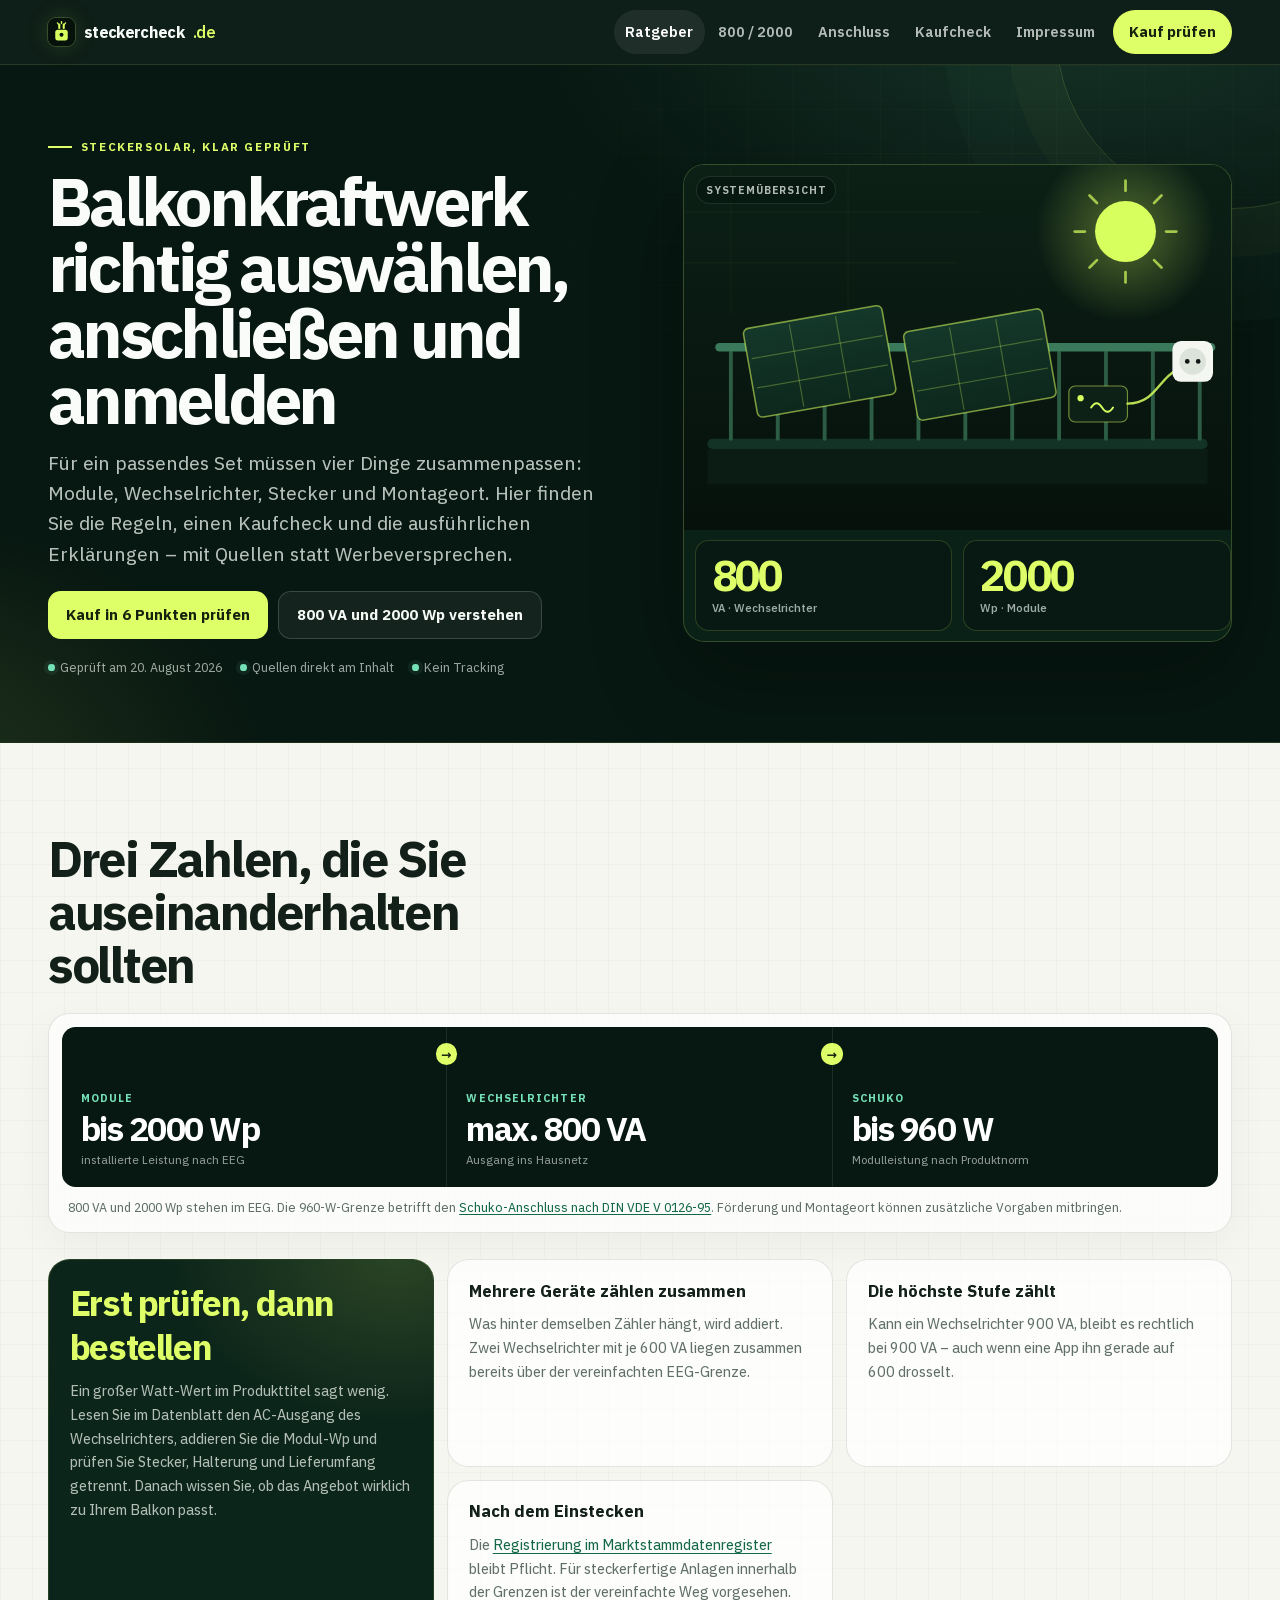
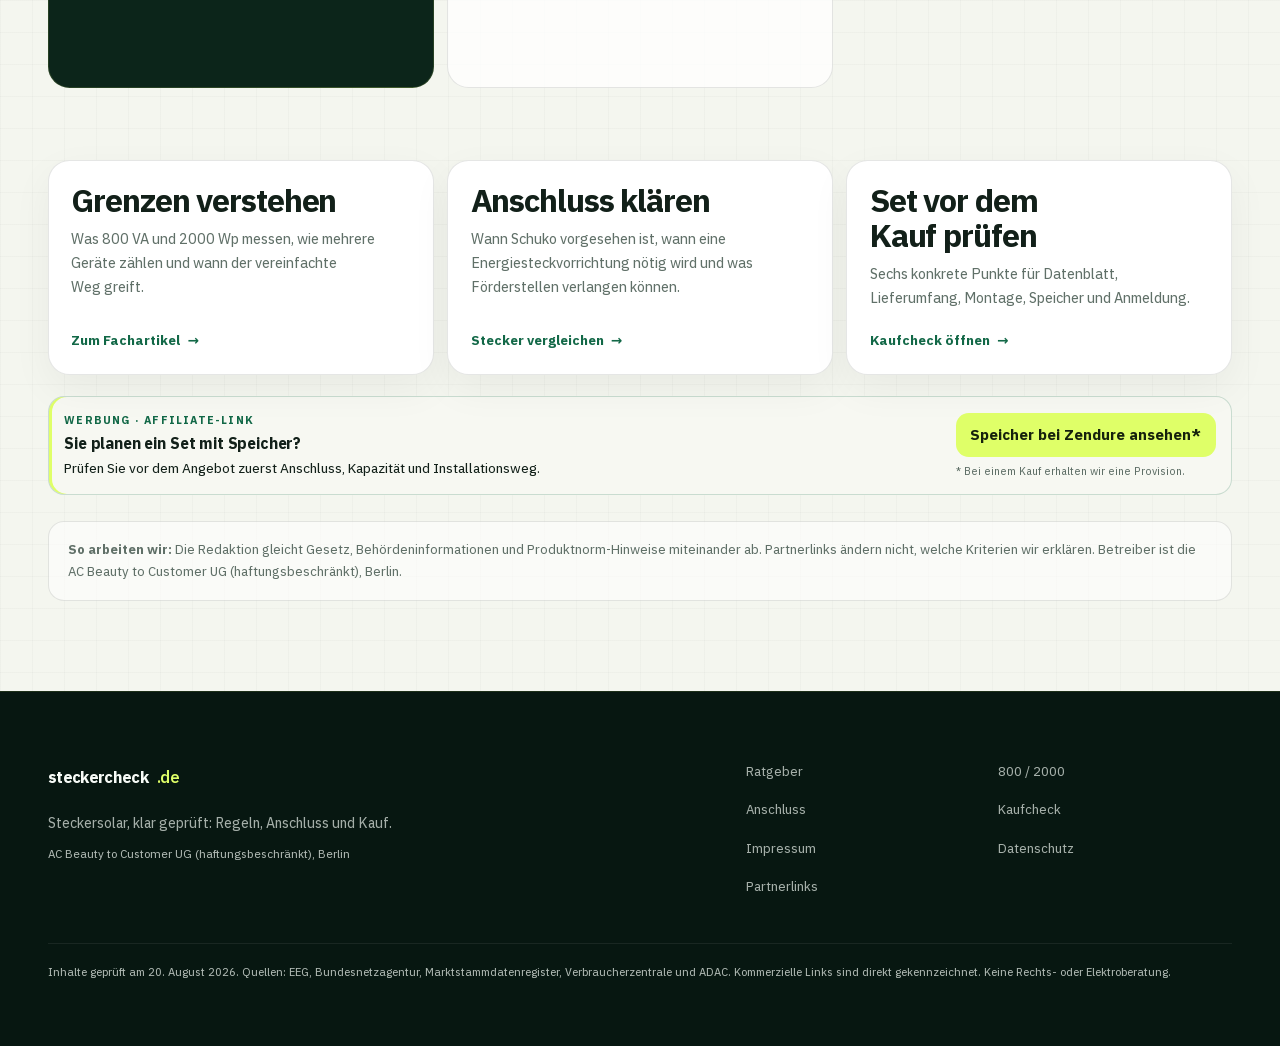
==== commit d2a4f354: "Prüfdatum 20. August 2026 in Seiten, Sitemap-lastmod und Agenten-Dateien nachgezogen Co-authored-by:" ====
--- a/index.html
+++ b/index.html
@@ -61,6 +61,7 @@
   --radius-sm: .85rem;
   --max: 74rem;
   --read: 46rem;
+  --rail: 60rem;
   --gutter: clamp(1rem, 4.6vw, 1.75rem);
   --sans: "IBM Plex Sans", ui-sans-serif, system-ui, -apple-system, BlinkMacSystemFont, "Segoe UI", sans-serif;
   --display: "IBM Plex Sans", ui-sans-serif, system-ui, sans-serif;
@@ -336,7 +337,7 @@
   flex-wrap: wrap;
   align-items: center;
   gap: .42rem;
-  color: rgba(244, 250, 245, .48);
+  color: rgba(244, 250, 245, .62);
   font-size: .78rem;
 }
 .breadcrumbs a { color: rgba(244, 250, 245, .72); }
@@ -578,11 +579,9 @@
 .page, .prose, .dossier { margin-block: clamp(2.4rem, 6vw, 5.2rem); }
 .prose, .dossier { color: #26342d; font-size: clamp(1rem, 1.2vw, 1.06rem); }
 .prose > *, .dossier > * { max-width: var(--read); margin-inline: auto; }
-.prose > .frame, .prose > .table-wrap, .prose > .split-limits, .prose > .split-plug,
-.prose > .limit-check, .prose > .faq, .prose > .cta-row,
-.dossier > .frame, .dossier > .table-wrap, .dossier > .split-limits, .dossier > .split-plug,
-.dossier > .anatomy, .dossier > .protocol, .dossier > .price-note, .dossier > .shop-types,
-.dossier > .faq, .dossier > .cta-row, .dossier > nav, .dossier > .ad-banner { max-width: 60rem; }
+/* One shared module rail (--rail) so tables, frames, FAQ & co. render the same width on every page */
+:is(.prose, .dossier) > :is(.frame, .table-wrap, .split-limits, .split-plug, .limit-check,
+.anatomy, .protocol, .price-note, .shop-types, .faq, .cta-row, nav, .ad-banner) { max-width: var(--rail); }
 .prose > h2, .dossier > h2, .page h2 {
   margin-top: clamp(2.7rem, 7vw, 4.8rem);
   margin-bottom: .75rem;
@@ -945,7 +944,7 @@
       "description": "Orientierung zu 800 VA, 2000 Wp, Anschluss, Anmeldung und Kauf eines Steckersolargeräts in Deutschland.",
       "inLanguage": "de-DE",
       "isPartOf": {"@id": "https://steckercheck.de/#website"},
-      "dateModified": "2026-08-18",
+      "dateModified": "2026-08-20",
       "about": ["Steckersolargerät", "Balkonkraftwerk", "800 VA", "2000 Wp"],
       "primaryImageOfPage": {"@type": "ImageObject", "url": "https://steckercheck.de/og.jpg"}
     }
@@ -995,7 +994,7 @@
             <a class="btn-ghost" href="/800-watt-2000-wp">800 VA und 2000 Wp verstehen</a>
           </div>
           <div class="proof-row" aria-label="Redaktionelle Angaben">
-            <span>Geprüft am 18. August 2026</span>
+            <span>Geprüft am 20. August 2026</span>
             <span>Quellen direkt am Inhalt</span>
             <span>Kein Tracking</span>
           </div>
@@ -1035,7 +1034,7 @@
               <span class="flow-meta">Modulleistung nach Produktnorm</span>
             </li>
           </ol>
-          <figcaption>800&nbsp;VA und 2000&nbsp;Wp stehen im EEG. Die 960-W-Grenze betrifft den Schuko-Anschluss nach DIN VDE V 0126-95. Förderung und Montageort können zusätzliche Vorgaben mitbringen.</figcaption>
+          <figcaption>800&nbsp;VA und 2000&nbsp;Wp stehen im EEG. Die 960-W-Grenze betrifft den <a href="/schuko-oder-wieland">Schuko-Anschluss nach DIN VDE V 0126-95</a>. Förderung und Montageort können zusätzliche Vorgaben mitbringen.</figcaption>
         </figure>
 
         <div class="bento">
@@ -1053,7 +1052,7 @@
           </article>
           <article class="tile">
             <h3>Nach dem Einstecken</h3>
-            <p>Die Registrierung im Marktstammdatenregister bleibt Pflicht. Für steckerfertige Anlagen innerhalb der Grenzen ist der vereinfachte Weg vorgesehen.</p>
+            <p>Die <a href="/800-watt-2000-wp#mastr">Registrierung im Marktstammdatenregister</a> bleibt Pflicht. Für steckerfertige Anlagen innerhalb der Grenzen ist der vereinfachte Weg vorgesehen.</p>
           </article>
         </div>
 
@@ -1114,7 +1113,7 @@
         <a href="/datenschutz">Datenschutz</a>
         <a href="/impressum#affiliate">Partnerlinks</a>
       </nav>
-      <p class="footer-meta">Inhalte geprüft am 18. August 2026. Quellen: EEG, Bundesnetzagentur, Marktstammdatenregister, Verbraucherzentrale und ADAC. Kommerzielle Links sind direkt gekennzeichnet. Keine Rechts- oder Elektroberatung.</p>
+      <p class="footer-meta">Inhalte geprüft am 20. August 2026. Quellen: EEG, Bundesnetzagentur, Marktstammdatenregister, Verbraucherzentrale und ADAC. Kommerzielle Links sind direkt gekennzeichnet. Keine Rechts- oder Elektroberatung.</p>
     </div>
   </footer>
 </body>
--- a/print.css
+++ b/print.css
@@ -19,7 +19,6 @@
 .ad-banner,
 .article-meta,
 .proof-row,
-.partner-slots,
 .site-footer a {
   display: none !important;
 }
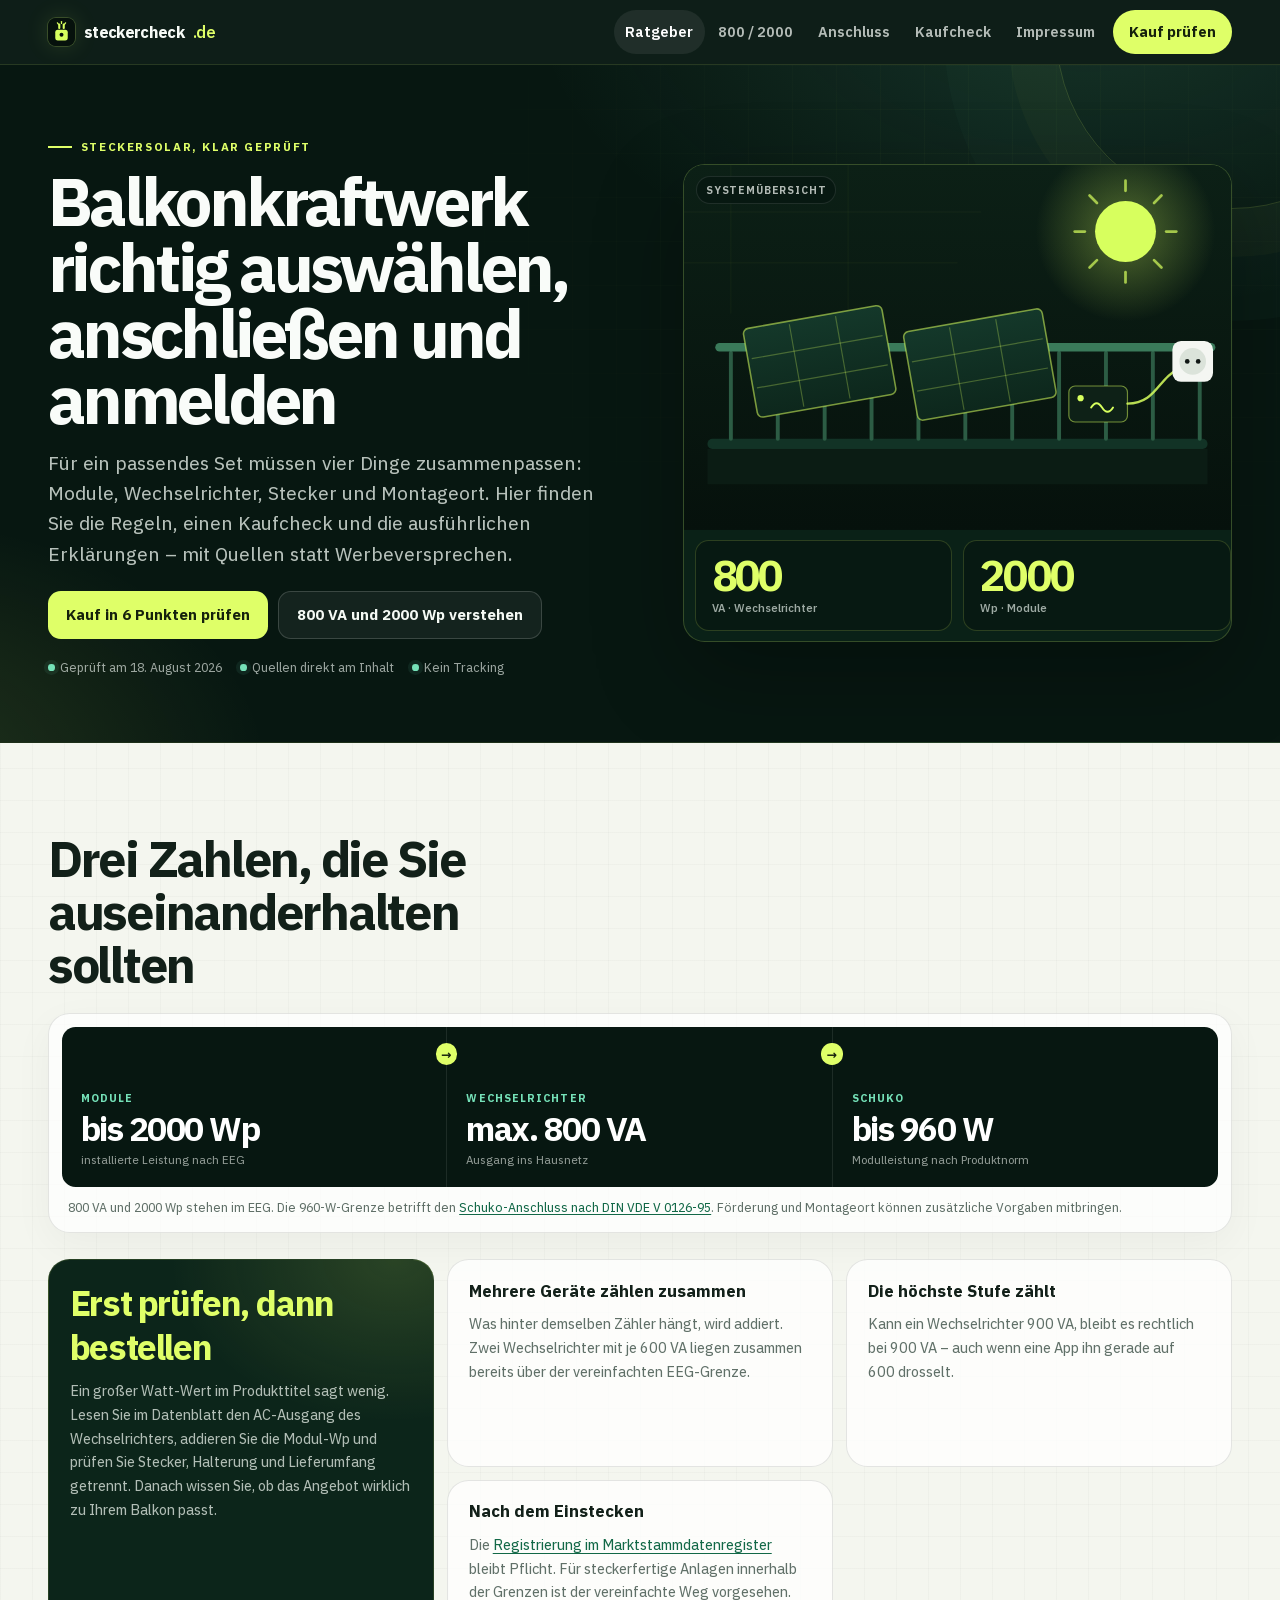
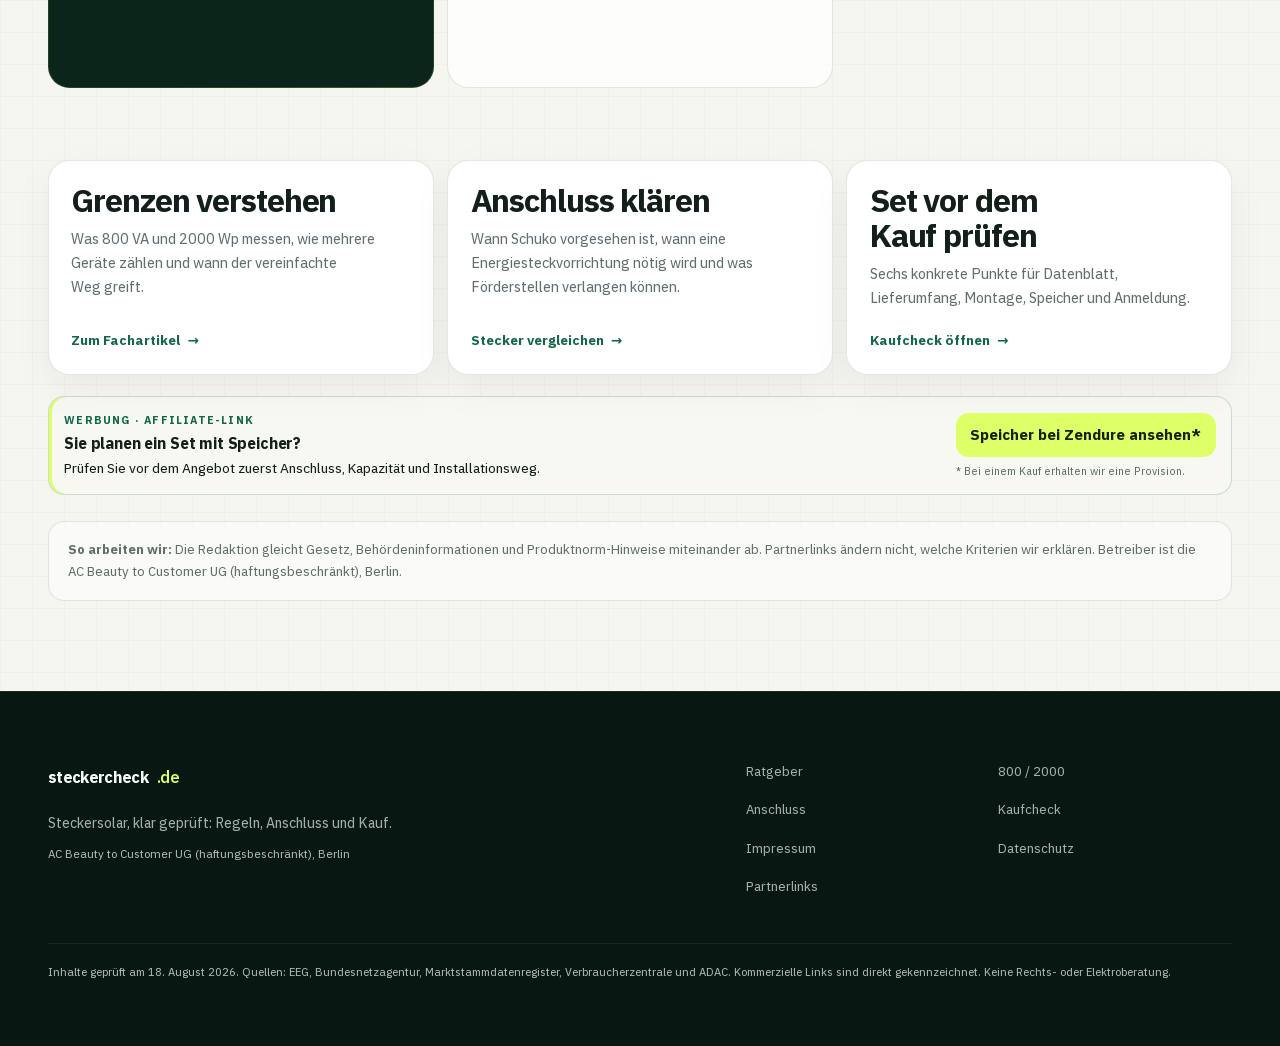
==== commit b3921cb3: "Engere Verlinkung der vier Seiten untereinander an den passenden Textstellen Co-authored-by: Alex <s" ====
--- a/index.html
+++ b/index.html
@@ -944,7 +944,7 @@
       "description": "Orientierung zu 800 VA, 2000 Wp, Anschluss, Anmeldung und Kauf eines Steckersolargeräts in Deutschland.",
       "inLanguage": "de-DE",
       "isPartOf": {"@id": "https://steckercheck.de/#website"},
-      "dateModified": "2026-08-20",
+      "dateModified": "2026-08-18",
       "about": ["Steckersolargerät", "Balkonkraftwerk", "800 VA", "2000 Wp"],
       "primaryImageOfPage": {"@type": "ImageObject", "url": "https://steckercheck.de/og.jpg"}
     }
@@ -994,7 +994,7 @@
             <a class="btn-ghost" href="/800-watt-2000-wp">800 VA und 2000 Wp verstehen</a>
           </div>
           <div class="proof-row" aria-label="Redaktionelle Angaben">
-            <span>Geprüft am 20. August 2026</span>
+            <span>Geprüft am 18. August 2026</span>
             <span>Quellen direkt am Inhalt</span>
             <span>Kein Tracking</span>
           </div>
@@ -1113,7 +1113,7 @@
         <a href="/datenschutz">Datenschutz</a>
         <a href="/impressum#affiliate">Partnerlinks</a>
       </nav>
-      <p class="footer-meta">Inhalte geprüft am 20. August 2026. Quellen: EEG, Bundesnetzagentur, Marktstammdatenregister, Verbraucherzentrale und ADAC. Kommerzielle Links sind direkt gekennzeichnet. Keine Rechts- oder Elektroberatung.</p>
+      <p class="footer-meta">Inhalte geprüft am 18. August 2026. Quellen: EEG, Bundesnetzagentur, Marktstammdatenregister, Verbraucherzentrale und ADAC. Kommerzielle Links sind direkt gekennzeichnet. Keine Rechts- oder Elektroberatung.</p>
     </div>
   </footer>
 </body>
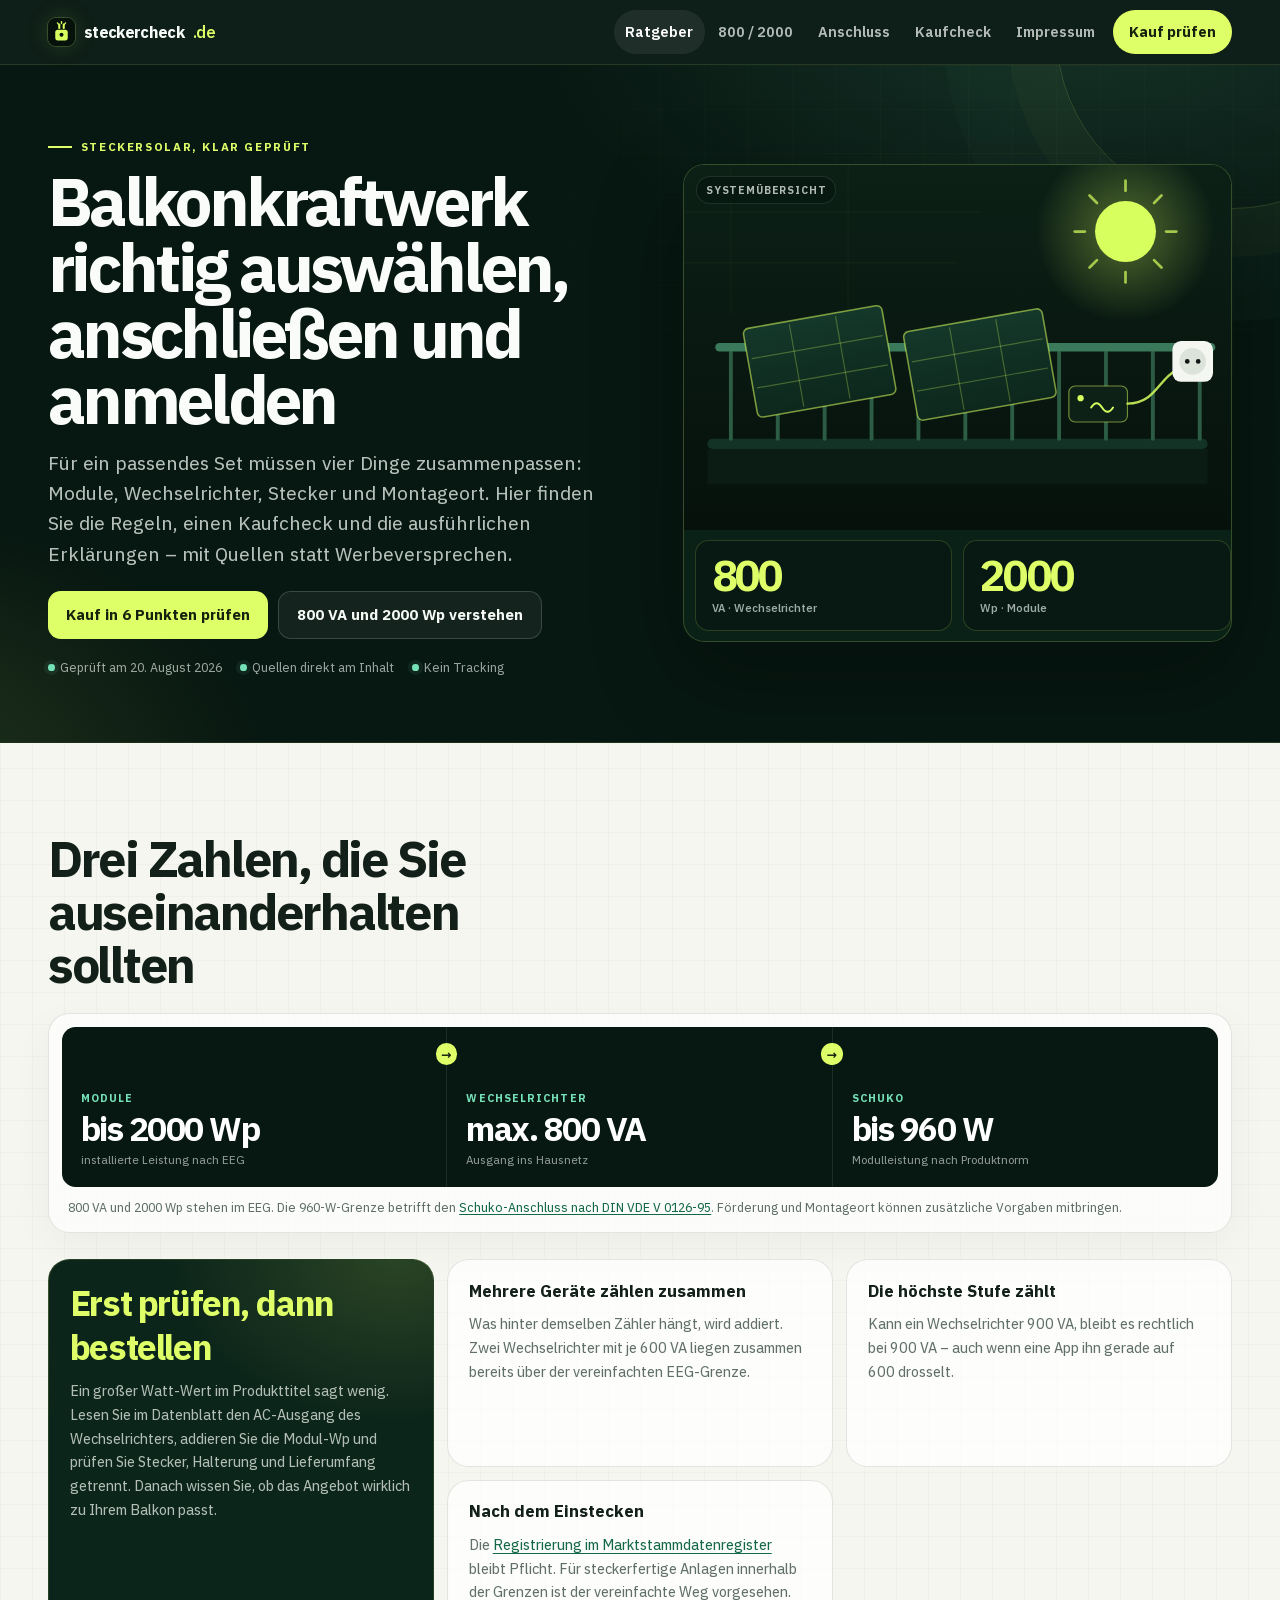
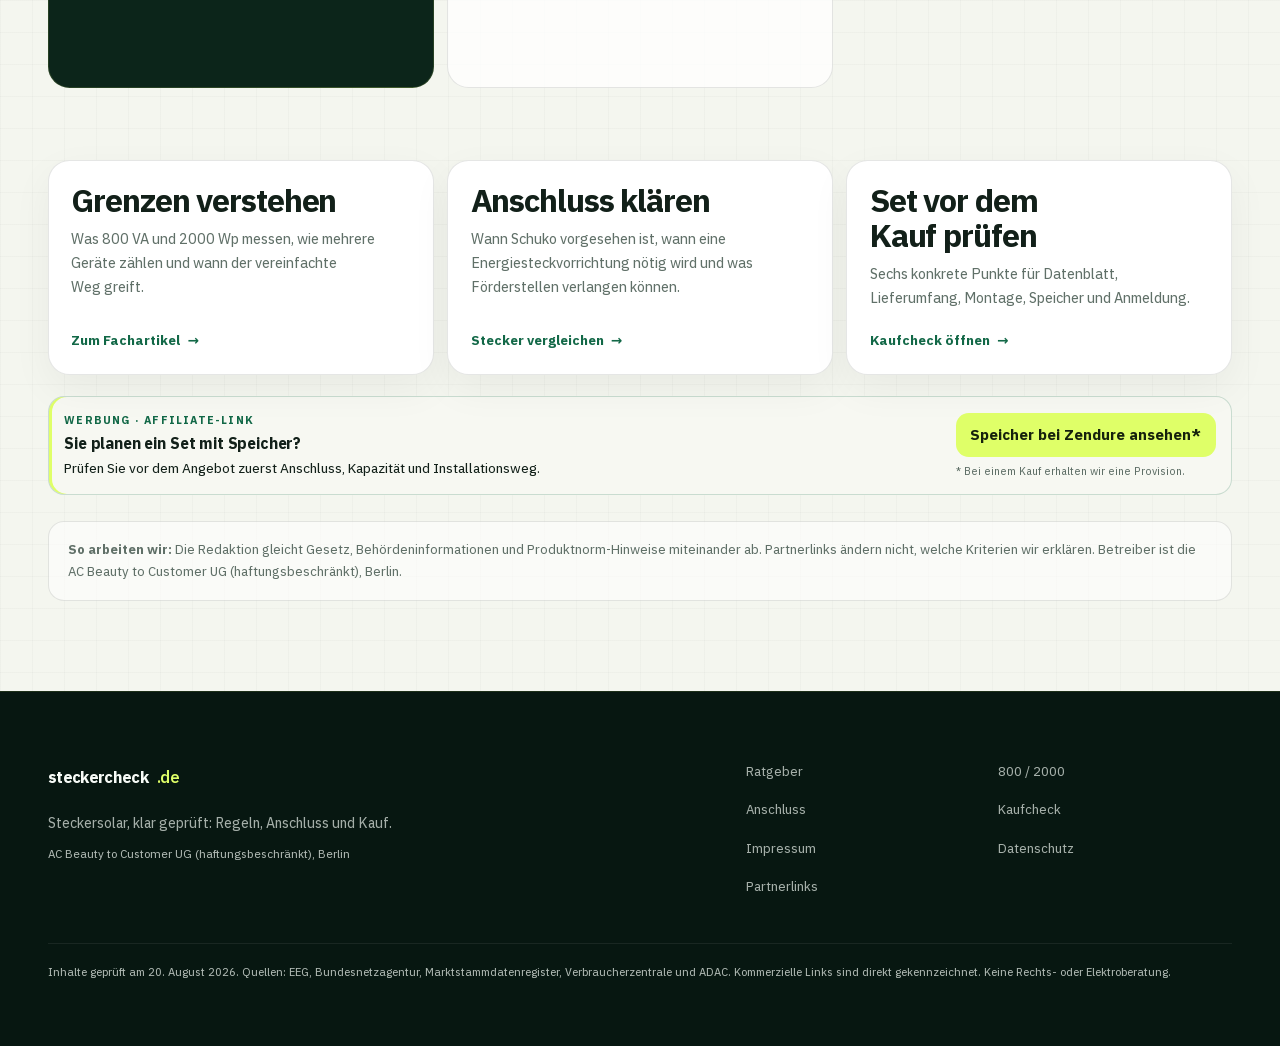
==== commit 93683595: "800-VA-Titel nennt die Bundesnetzagentur, engere interne Verlinkung, frische lastmod-Daten (#15) * T" ====
--- a/index.html
+++ b/index.html
@@ -944,7 +944,7 @@
       "description": "Orientierung zu 800 VA, 2000 Wp, Anschluss, Anmeldung und Kauf eines Steckersolargeräts in Deutschland.",
       "inLanguage": "de-DE",
       "isPartOf": {"@id": "https://steckercheck.de/#website"},
-      "dateModified": "2026-08-18",
+      "dateModified": "2026-08-20",
       "about": ["Steckersolargerät", "Balkonkraftwerk", "800 VA", "2000 Wp"],
       "primaryImageOfPage": {"@type": "ImageObject", "url": "https://steckercheck.de/og.jpg"}
     }
@@ -994,7 +994,7 @@
             <a class="btn-ghost" href="/800-watt-2000-wp">800 VA und 2000 Wp verstehen</a>
           </div>
           <div class="proof-row" aria-label="Redaktionelle Angaben">
-            <span>Geprüft am 18. August 2026</span>
+            <span>Geprüft am 20. August 2026</span>
             <span>Quellen direkt am Inhalt</span>
             <span>Kein Tracking</span>
           </div>
@@ -1113,7 +1113,7 @@
         <a href="/datenschutz">Datenschutz</a>
         <a href="/impressum#affiliate">Partnerlinks</a>
       </nav>
-      <p class="footer-meta">Inhalte geprüft am 18. August 2026. Quellen: EEG, Bundesnetzagentur, Marktstammdatenregister, Verbraucherzentrale und ADAC. Kommerzielle Links sind direkt gekennzeichnet. Keine Rechts- oder Elektroberatung.</p>
+      <p class="footer-meta">Inhalte geprüft am 20. August 2026. Quellen: EEG, Bundesnetzagentur, Marktstammdatenregister, Verbraucherzentrale und ADAC. Kommerzielle Links sind direkt gekennzeichnet. Keine Rechts- oder Elektroberatung.</p>
     </div>
   </footer>
 </body>
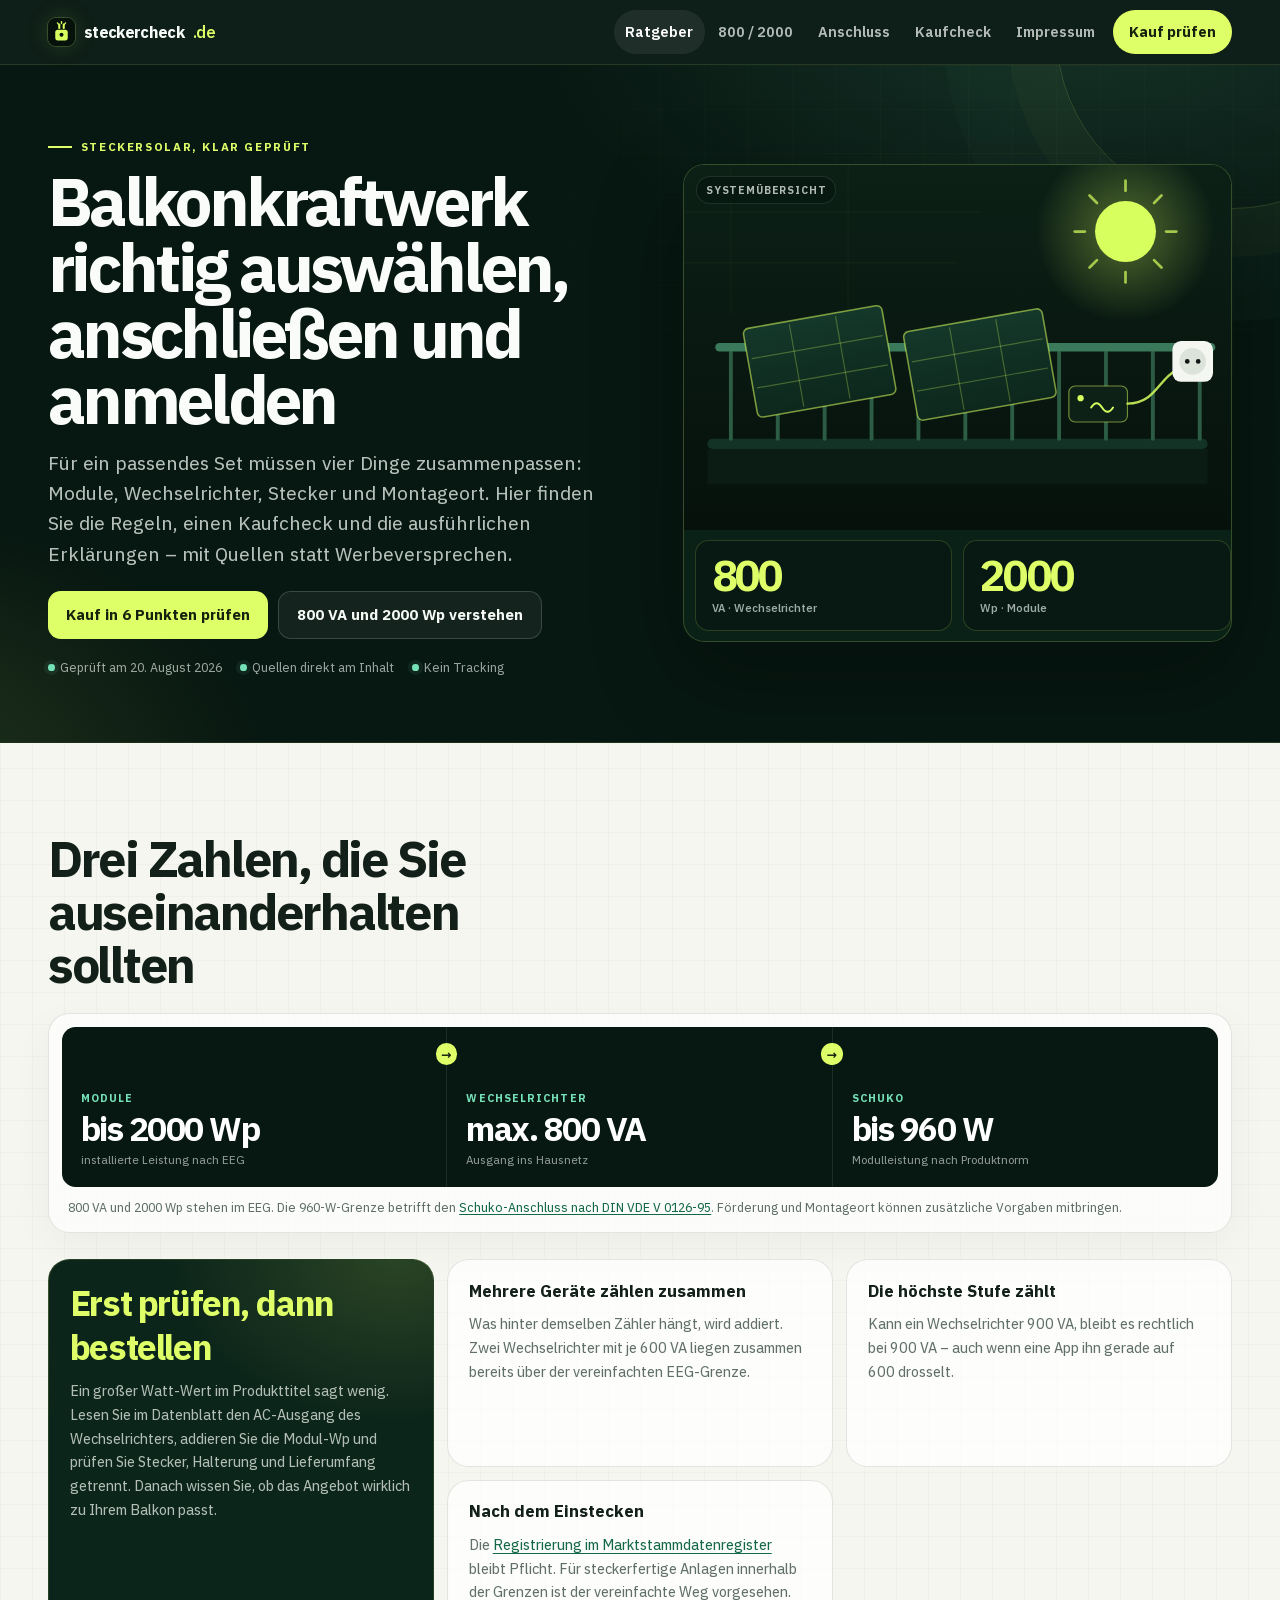
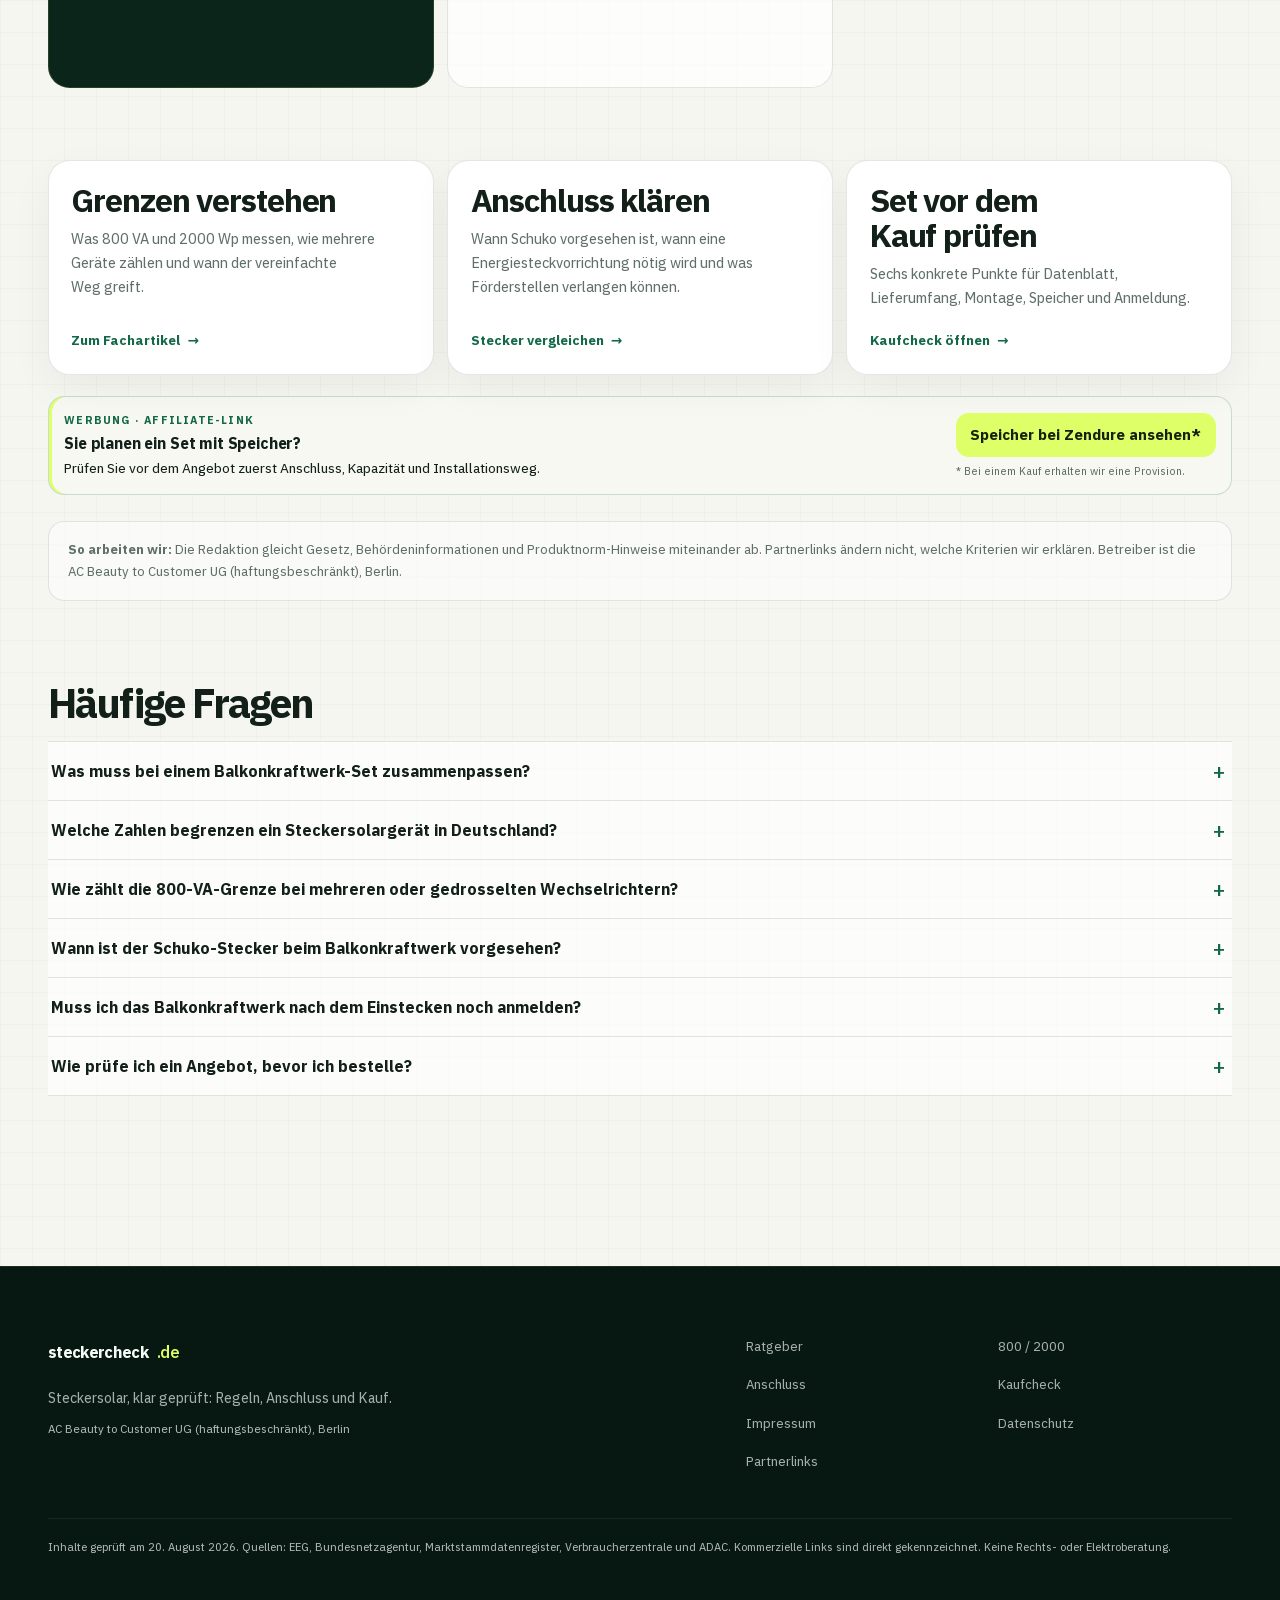
==== commit 64228666: "Sichtbare FAQ und FAQPage-JSON-LD auf der Startseite ergänzen Die Startseite hatte bereits .faq/.faq" ====
--- a/index.html
+++ b/index.html
@@ -944,9 +944,62 @@
       "description": "Orientierung zu 800 VA, 2000 Wp, Anschluss, Anmeldung und Kauf eines Steckersolargeräts in Deutschland.",
       "inLanguage": "de-DE",
       "isPartOf": {"@id": "https://steckercheck.de/#website"},
-      "dateModified": "2026-08-20",
+      "dateModified": "2026-08-21",
       "about": ["Steckersolargerät", "Balkonkraftwerk", "800 VA", "2000 Wp"],
       "primaryImageOfPage": {"@type": "ImageObject", "url": "https://steckercheck.de/og.jpg"}
+    },
+    {
+      "@type": "FAQPage",
+      "mainEntity": [
+        {
+          "@type": "Question",
+          "name": "Was muss bei einem Balkonkraftwerk-Set zusammenpassen?",
+          "acceptedAnswer": {
+            "@type": "Answer",
+            "text": "Vier Dinge: Module, Wechselrichter, Stecker und Montageort. Erst wenn alle vier zusammenpassen, passt das Set wirklich zu Ihrem Balkon."
+          }
+        },
+        {
+          "@type": "Question",
+          "name": "Welche Zahlen begrenzen ein Steckersolargerät in Deutschland?",
+          "acceptedAnswer": {
+            "@type": "Answer",
+            "text": "Drei Zahlen: Die Module dürfen zusammen bis 2000 Wp installierte Leistung haben, der Wechselrichter gibt höchstens 800 VA ins Hausnetz ab – beide Grenzen stehen im EEG. Die dritte Zahl, 960 W Modulleistung, betrifft den Schuko-Anschluss nach DIN VDE V 0126-95. Was die Grenzen genau messen, erklärt der Fachartikel zu 800 VA und 2000 Wp."
+          }
+        },
+        {
+          "@type": "Question",
+          "name": "Wie zählt die 800-VA-Grenze bei mehreren oder gedrosselten Wechselrichtern?",
+          "acceptedAnswer": {
+            "@type": "Answer",
+            "text": "Was hinter demselben Zähler hängt, wird addiert: Zwei Wechselrichter mit je 600 VA liegen zusammen bereits über der vereinfachten EEG-Grenze. Außerdem zählt die höchste Stufe: Kann ein Wechselrichter 900 VA, bleibt es rechtlich bei 900 VA – auch wenn eine App ihn gerade auf 600 drosselt."
+          }
+        },
+        {
+          "@type": "Question",
+          "name": "Wann ist der Schuko-Stecker beim Balkonkraftwerk vorgesehen?",
+          "acceptedAnswer": {
+            "@type": "Answer",
+            "text": "Nach der Produktnorm DIN VDE V 0126-95 bei Modulleistung bis 960 W. Wann eine Energiesteckvorrichtung nötig wird und was Förderstellen zusätzlich verlangen können, klärt der Vergleich Schuko oder Wieland."
+          }
+        },
+        {
+          "@type": "Question",
+          "name": "Muss ich das Balkonkraftwerk nach dem Einstecken noch anmelden?",
+          "acceptedAnswer": {
+            "@type": "Answer",
+            "text": "Ja. Die Registrierung im Marktstammdatenregister bleibt Pflicht. Für steckerfertige Anlagen innerhalb der Grenzen ist der vereinfachte Weg vorgesehen."
+          }
+        },
+        {
+          "@type": "Question",
+          "name": "Wie prüfe ich ein Angebot, bevor ich bestelle?",
+          "acceptedAnswer": {
+            "@type": "Answer",
+            "text": "Ein großer Watt-Wert im Produkttitel sagt wenig. Lesen Sie im Datenblatt den AC-Ausgang des Wechselrichters, addieren Sie die Modul-Wp und prüfen Sie Stecker, Halterung und Lieferumfang getrennt. Der Kaufcheck führt in sechs konkreten Punkten durch Datenblatt, Lieferumfang, Montage, Speicher und Anmeldung."
+          }
+        }
+      ]
     }
   ]
 }
@@ -1093,6 +1146,34 @@
         </aside>
 
         <p class="statline"><strong>So arbeiten wir:</strong> Die Redaktion gleicht Gesetz, Behördeninformationen und Produktnorm-Hinweise miteinander ab. Partnerlinks ändern nicht, welche Kriterien wir erklären. Betreiber ist die AC Beauty to Customer UG (haftungsbeschränkt), Berlin.</p>
+
+        <section class="faq" id="faq">
+          <h2>Häufige Fragen</h2>
+          <details class="faq-item">
+            <summary><h3>Was muss bei einem Balkonkraftwerk-Set zusammenpassen?</h3></summary>
+            <p>Vier Dinge: Module, Wechselrichter, Stecker und Montageort. Erst wenn alle vier zusammenpassen, passt das Set wirklich zu Ihrem Balkon.</p>
+          </details>
+          <details class="faq-item">
+            <summary><h3>Welche Zahlen begrenzen ein Steckersolargerät in Deutschland?</h3></summary>
+            <p>Drei Zahlen: Die Module dürfen zusammen bis 2000&nbsp;Wp installierte Leistung haben, der Wechselrichter gibt höchstens 800&nbsp;VA ins Hausnetz ab – beide Grenzen stehen im EEG. Die dritte Zahl, 960&nbsp;W Modulleistung, betrifft den Schuko-Anschluss nach DIN VDE V 0126-95. Was die Grenzen genau messen, erklärt der Fachartikel <a href="/800-watt-2000-wp">zu 800&nbsp;VA und 2000&nbsp;Wp</a>.</p>
+          </details>
+          <details class="faq-item">
+            <summary><h3>Wie zählt die 800-VA-Grenze bei mehreren oder gedrosselten Wechselrichtern?</h3></summary>
+            <p>Was hinter demselben Zähler hängt, wird addiert: Zwei Wechselrichter mit je 600&nbsp;VA liegen zusammen bereits über der vereinfachten EEG-Grenze. Außerdem zählt die höchste Stufe: Kann ein Wechselrichter 900&nbsp;VA, bleibt es rechtlich bei 900&nbsp;VA – auch wenn eine App ihn gerade auf 600 drosselt.</p>
+          </details>
+          <details class="faq-item">
+            <summary><h3>Wann ist der Schuko-Stecker beim Balkonkraftwerk vorgesehen?</h3></summary>
+            <p>Nach der Produktnorm DIN VDE V 0126-95 bei Modulleistung bis 960&nbsp;W. Wann eine Energiesteckvorrichtung nötig wird und was Förderstellen zusätzlich verlangen können, klärt der Vergleich <a href="/schuko-oder-wieland">Schuko oder Wieland</a>.</p>
+          </details>
+          <details class="faq-item">
+            <summary><h3>Muss ich das Balkonkraftwerk nach dem Einstecken noch anmelden?</h3></summary>
+            <p>Ja. Die <a href="/800-watt-2000-wp#mastr">Registrierung im Marktstammdatenregister</a> bleibt Pflicht. Für steckerfertige Anlagen innerhalb der Grenzen ist der vereinfachte Weg vorgesehen.</p>
+          </details>
+          <details class="faq-item">
+            <summary><h3>Wie prüfe ich ein Angebot, bevor ich bestelle?</h3></summary>
+            <p>Ein großer Watt-Wert im Produkttitel sagt wenig. Lesen Sie im Datenblatt den AC-Ausgang des Wechselrichters, addieren Sie die Modul-Wp und prüfen Sie Stecker, Halterung und Lieferumfang getrennt. Der <a href="/balkonkraftwerk-kaufen">Kaufcheck</a> führt in sechs konkreten Punkten durch Datenblatt, Lieferumfang, Montage, Speicher und Anmeldung.</p>
+          </details>
+        </section>
       </div>
     </section>
   </main>
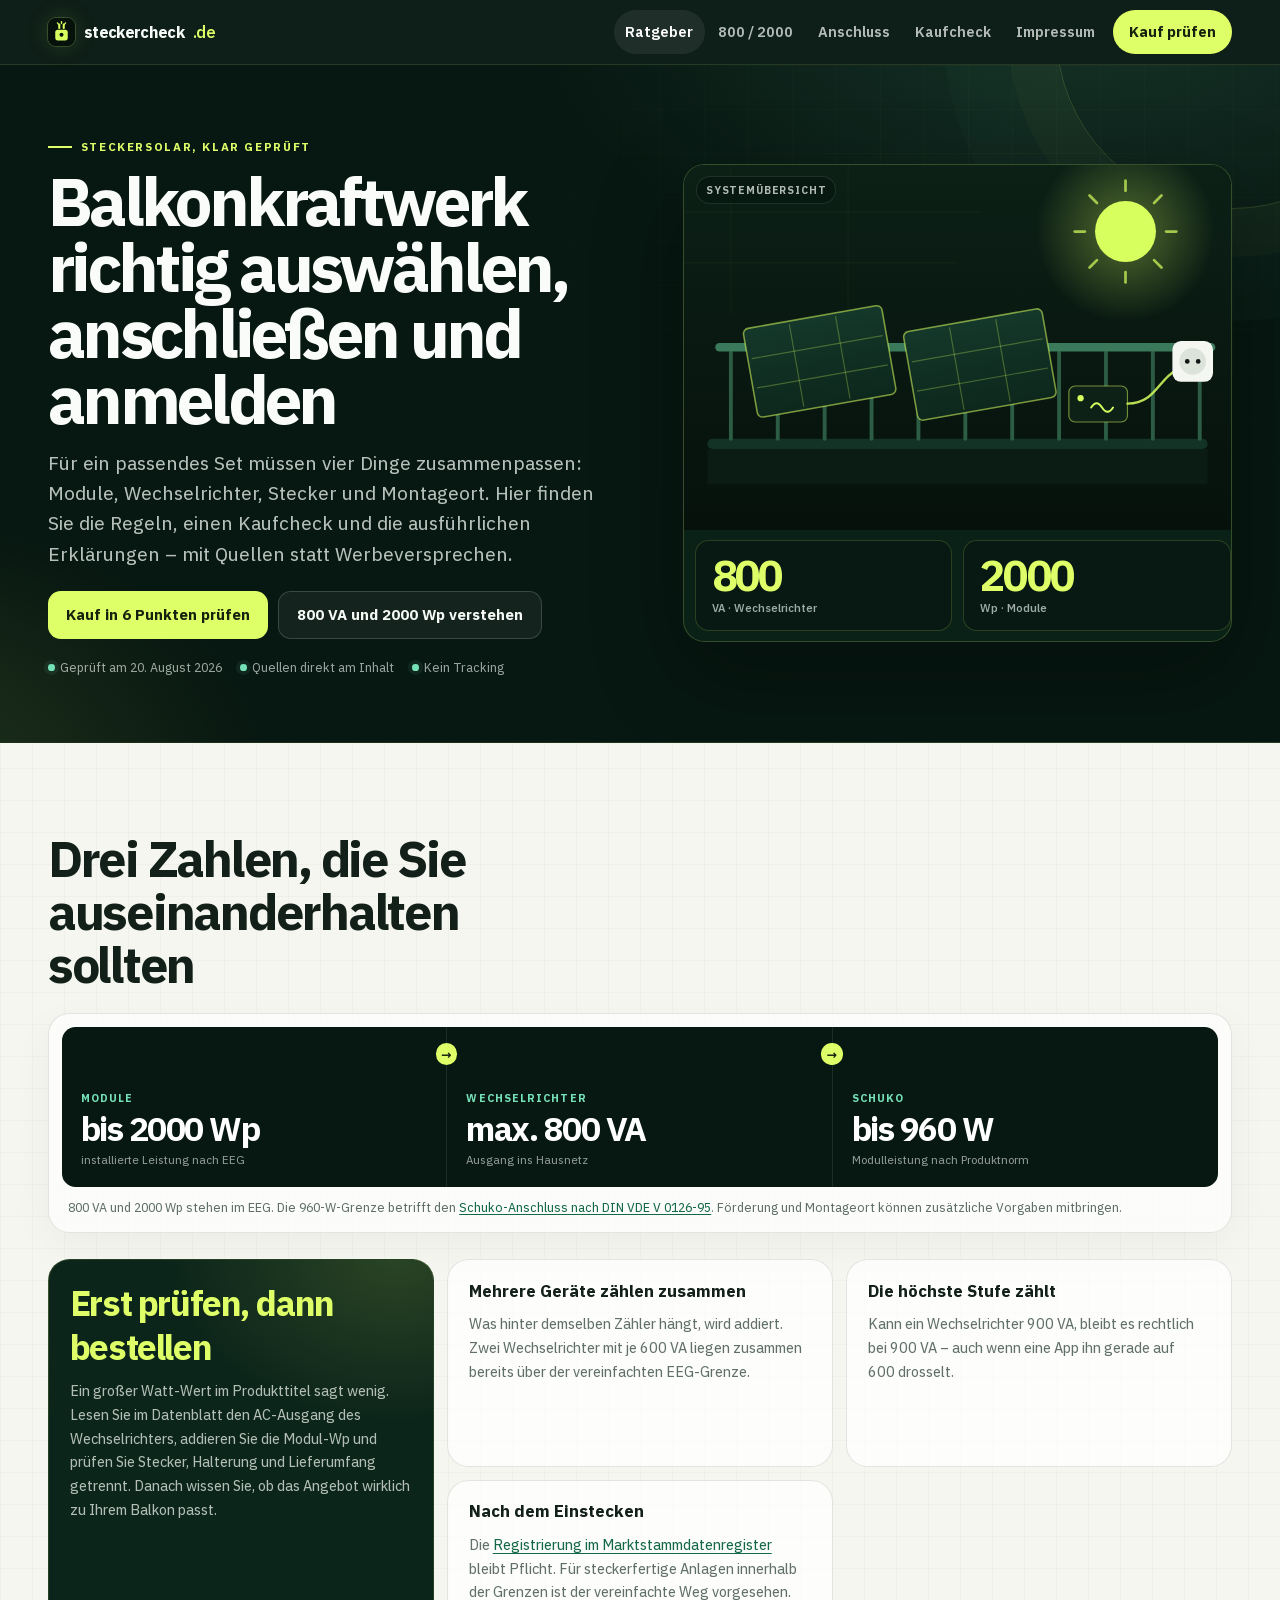
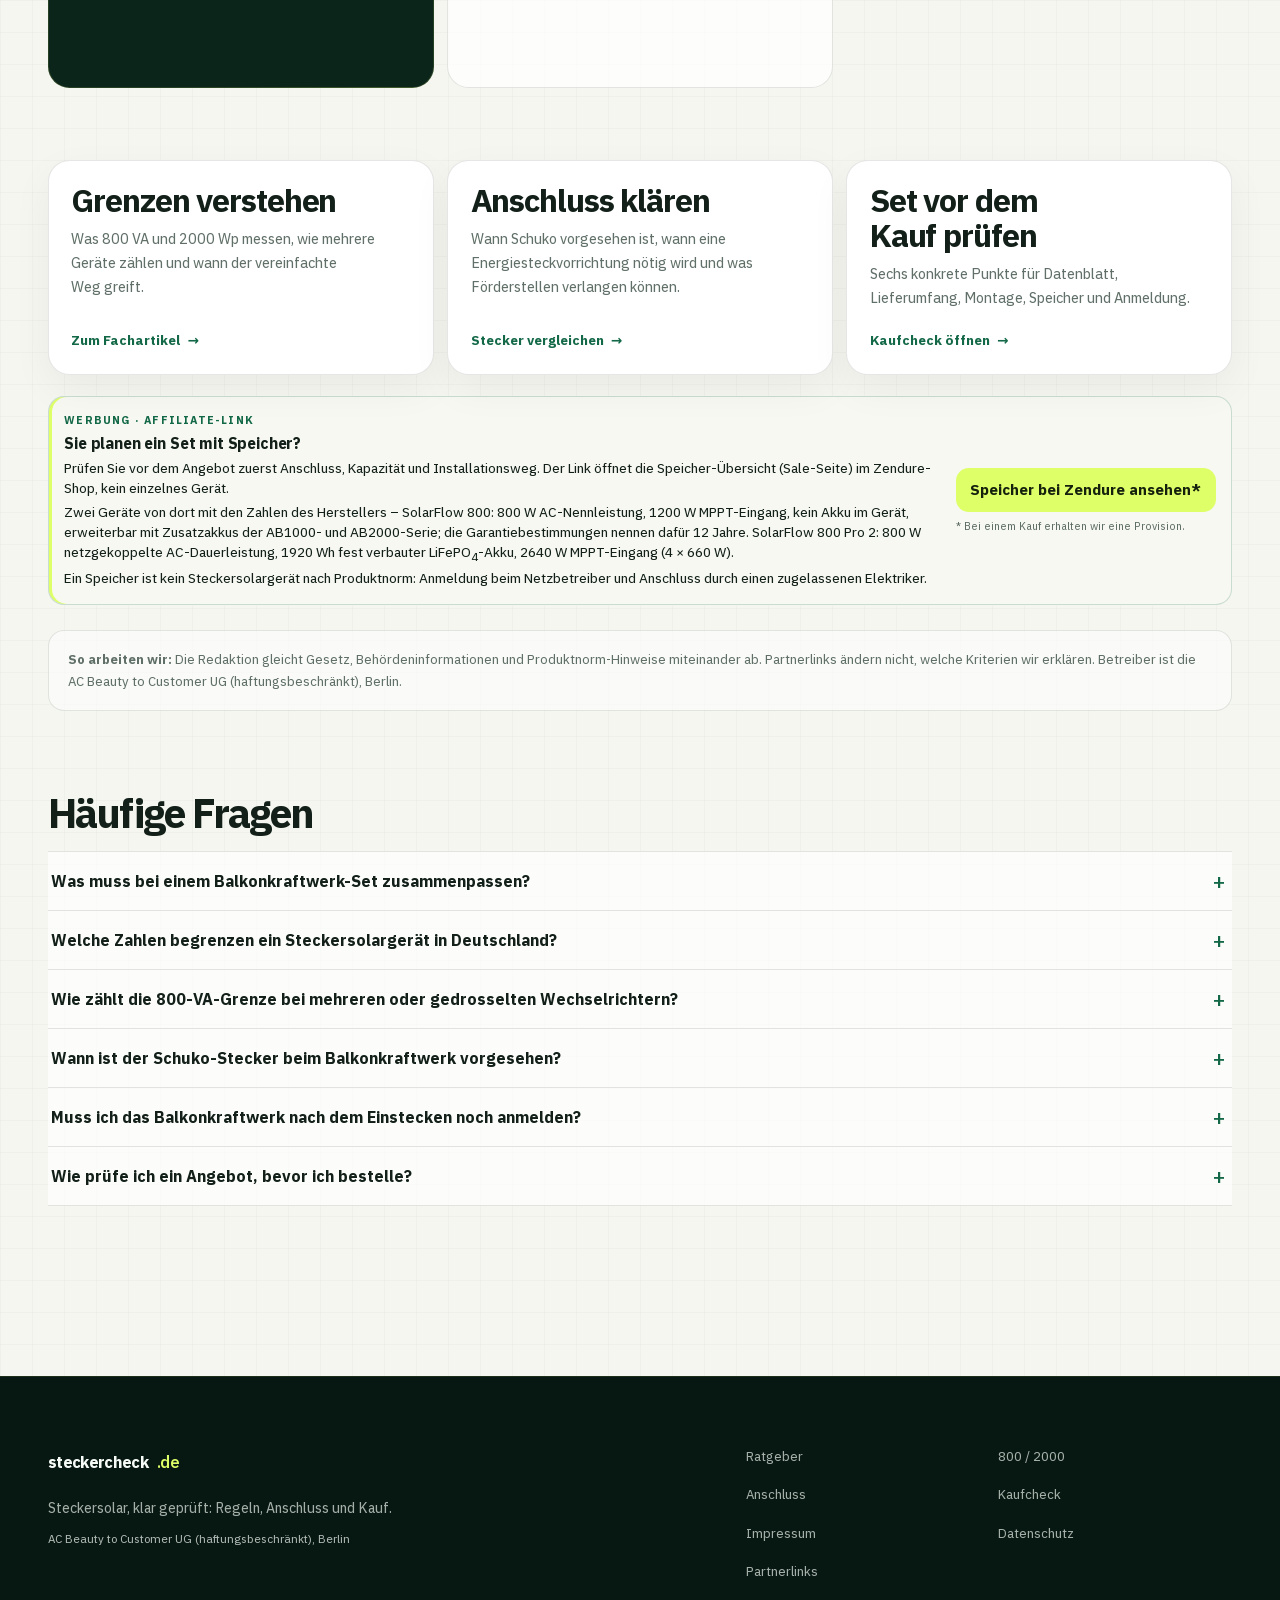
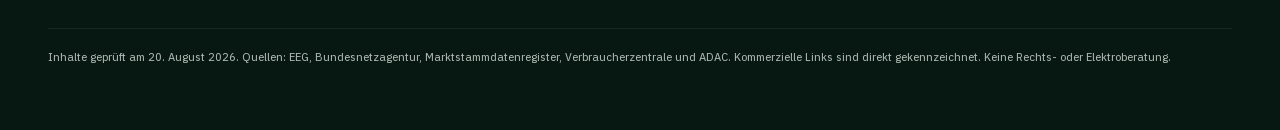
==== commit 7c31b168: "Zendure-Produktfakten neben dem bestehenden Speicher-CTA auf Start- und Kaufseite Co-authored-by: Al" ====
--- a/index.html
+++ b/index.html
@@ -1137,7 +1137,9 @@
           <div>
             <p class="ad-label">Werbung · Affiliate-Link</p>
             <p><strong>Sie planen ein Set mit Speicher?</strong></p>
-            <p>Prüfen Sie vor dem Angebot zuerst Anschluss, Kapazität und Installationsweg.</p>
+            <p>Prüfen Sie vor dem Angebot zuerst Anschluss, Kapazität und Installationsweg. Der Link öffnet die Speicher-Übersicht (Sale-Seite) im Zendure-Shop, kein einzelnes Gerät.</p>
+            <p>Zwei Geräte von dort mit den Zahlen des Herstellers – SolarFlow 800: 800&nbsp;W AC-Nennleistung, 1200&nbsp;W MPPT-Eingang, kein Akku im Gerät, erweiterbar mit Zusatzakkus der AB1000- und AB2000-Serie; die Garantiebestimmungen nennen dafür 12&nbsp;Jahre. SolarFlow 800 Pro 2: 800&nbsp;W netzgekoppelte AC-Dauerleistung, 1920&nbsp;Wh fest verbauter LiFePO<sub>4</sub>-Akku, 2640&nbsp;W MPPT-Eingang (4 × 660&nbsp;W).</p>
+            <p>Ein Speicher ist kein Steckersolargerät nach Produktnorm: Anmeldung beim Netzbetreiber und Anschluss durch einen zugelassenen Elektriker.</p>
           </div>
           <div>
             <a class="partner-link" href="https://www.awin1.com/cread.php?s=4866441&amp;v=68786&amp;q=568335&amp;r=3038929" rel="sponsored nofollow">Speicher bei Zendure ansehen*</a>
